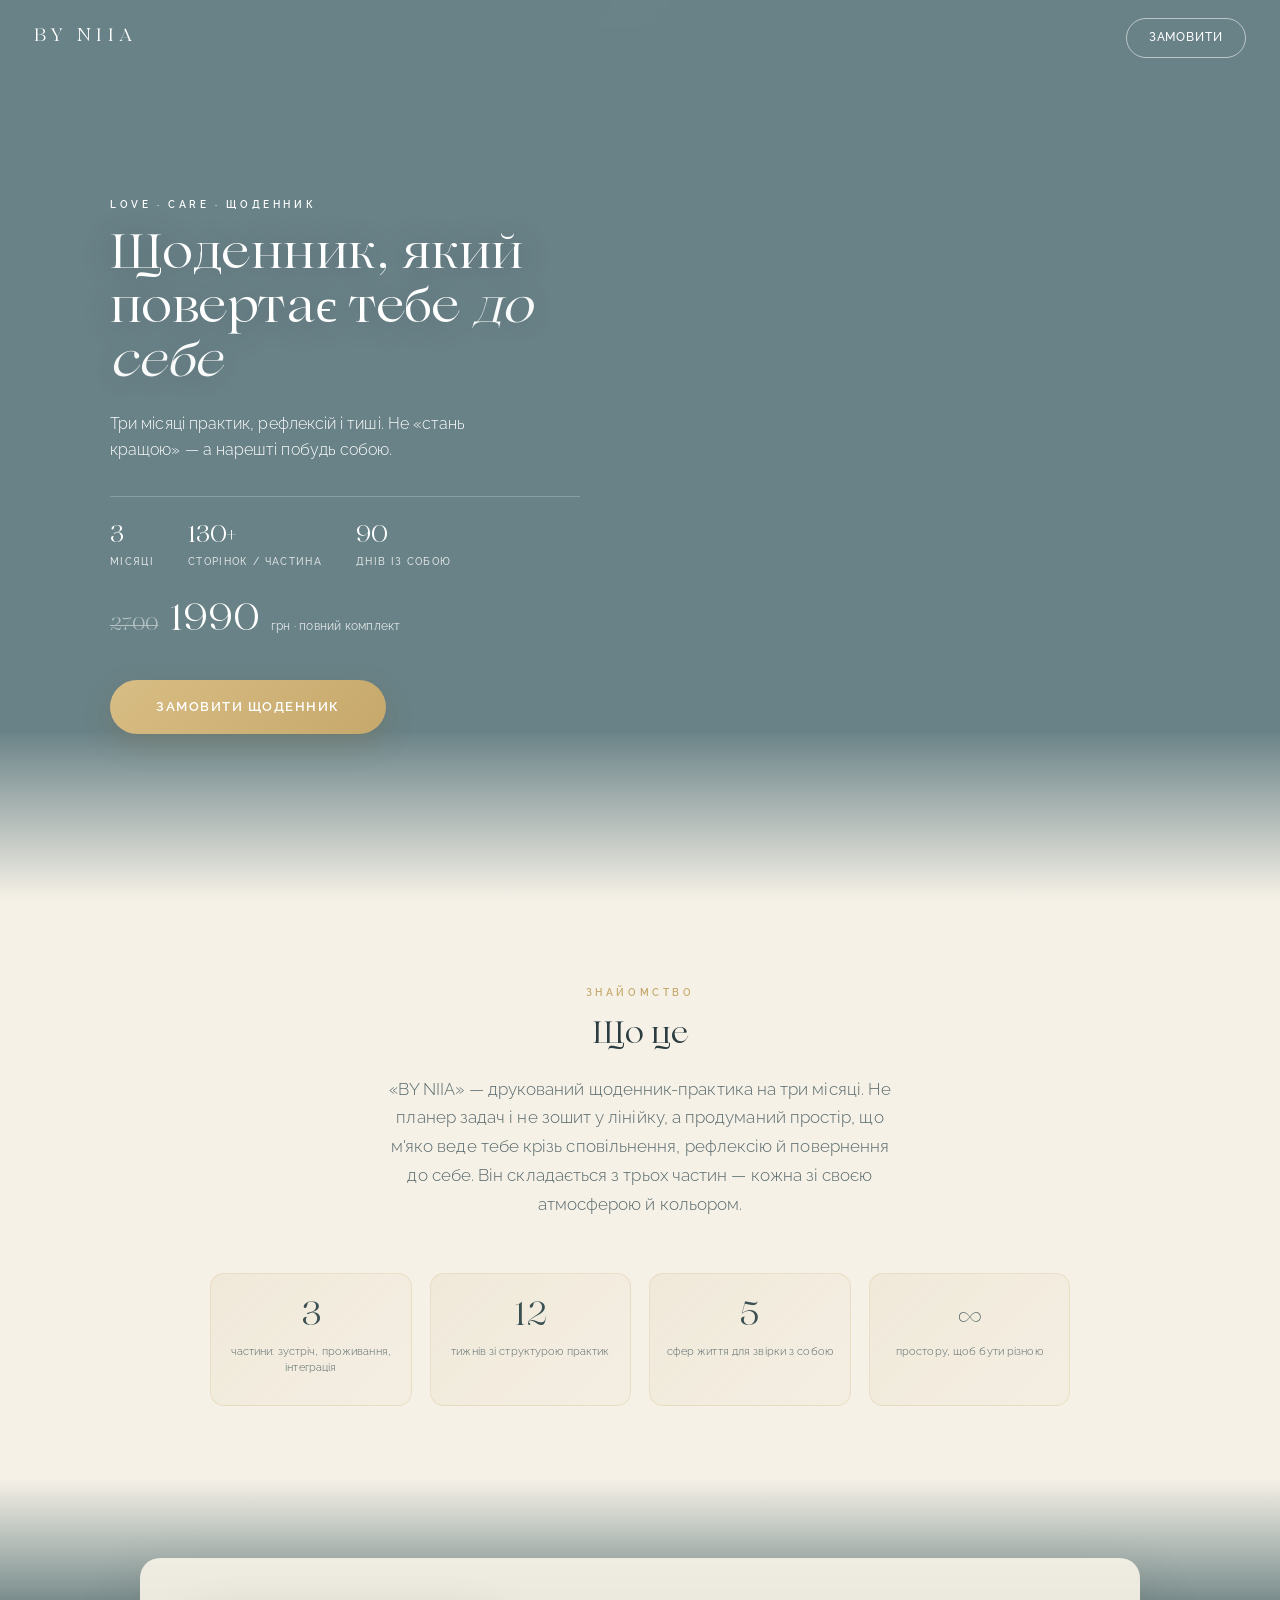
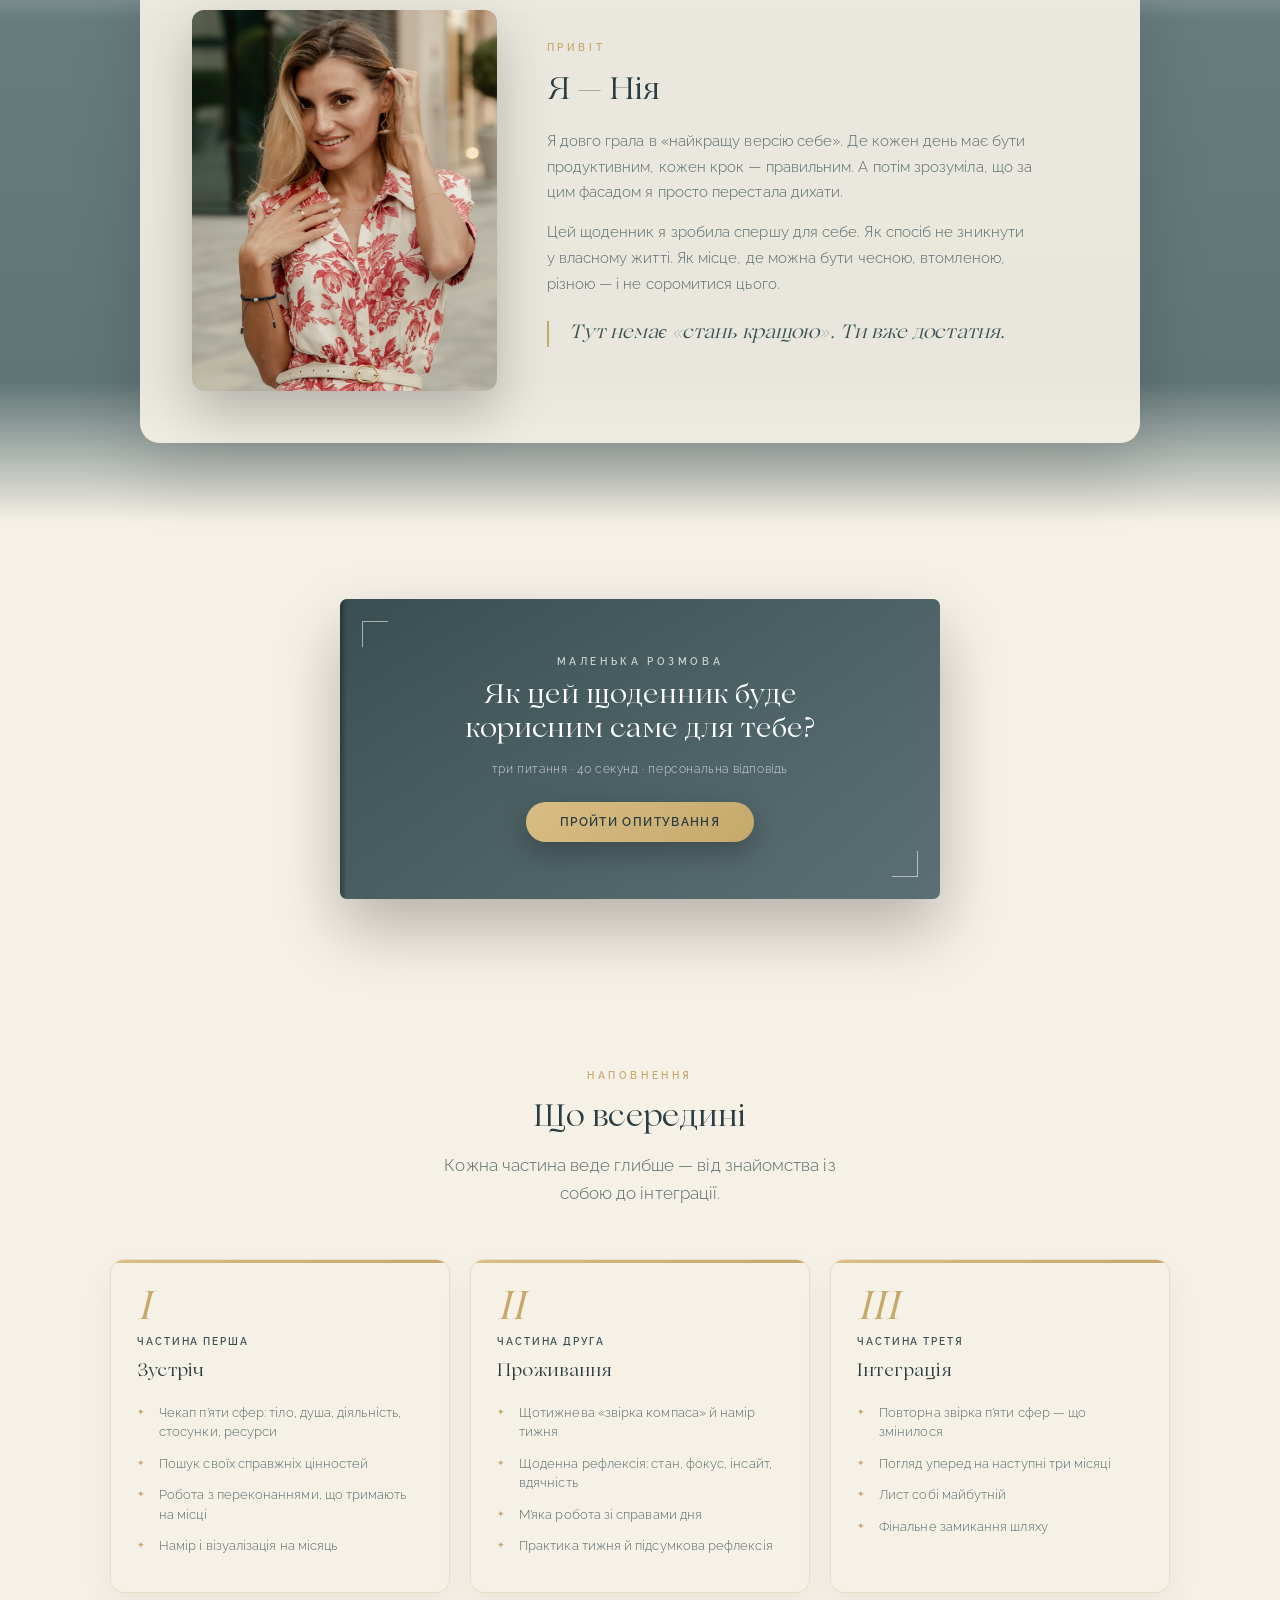
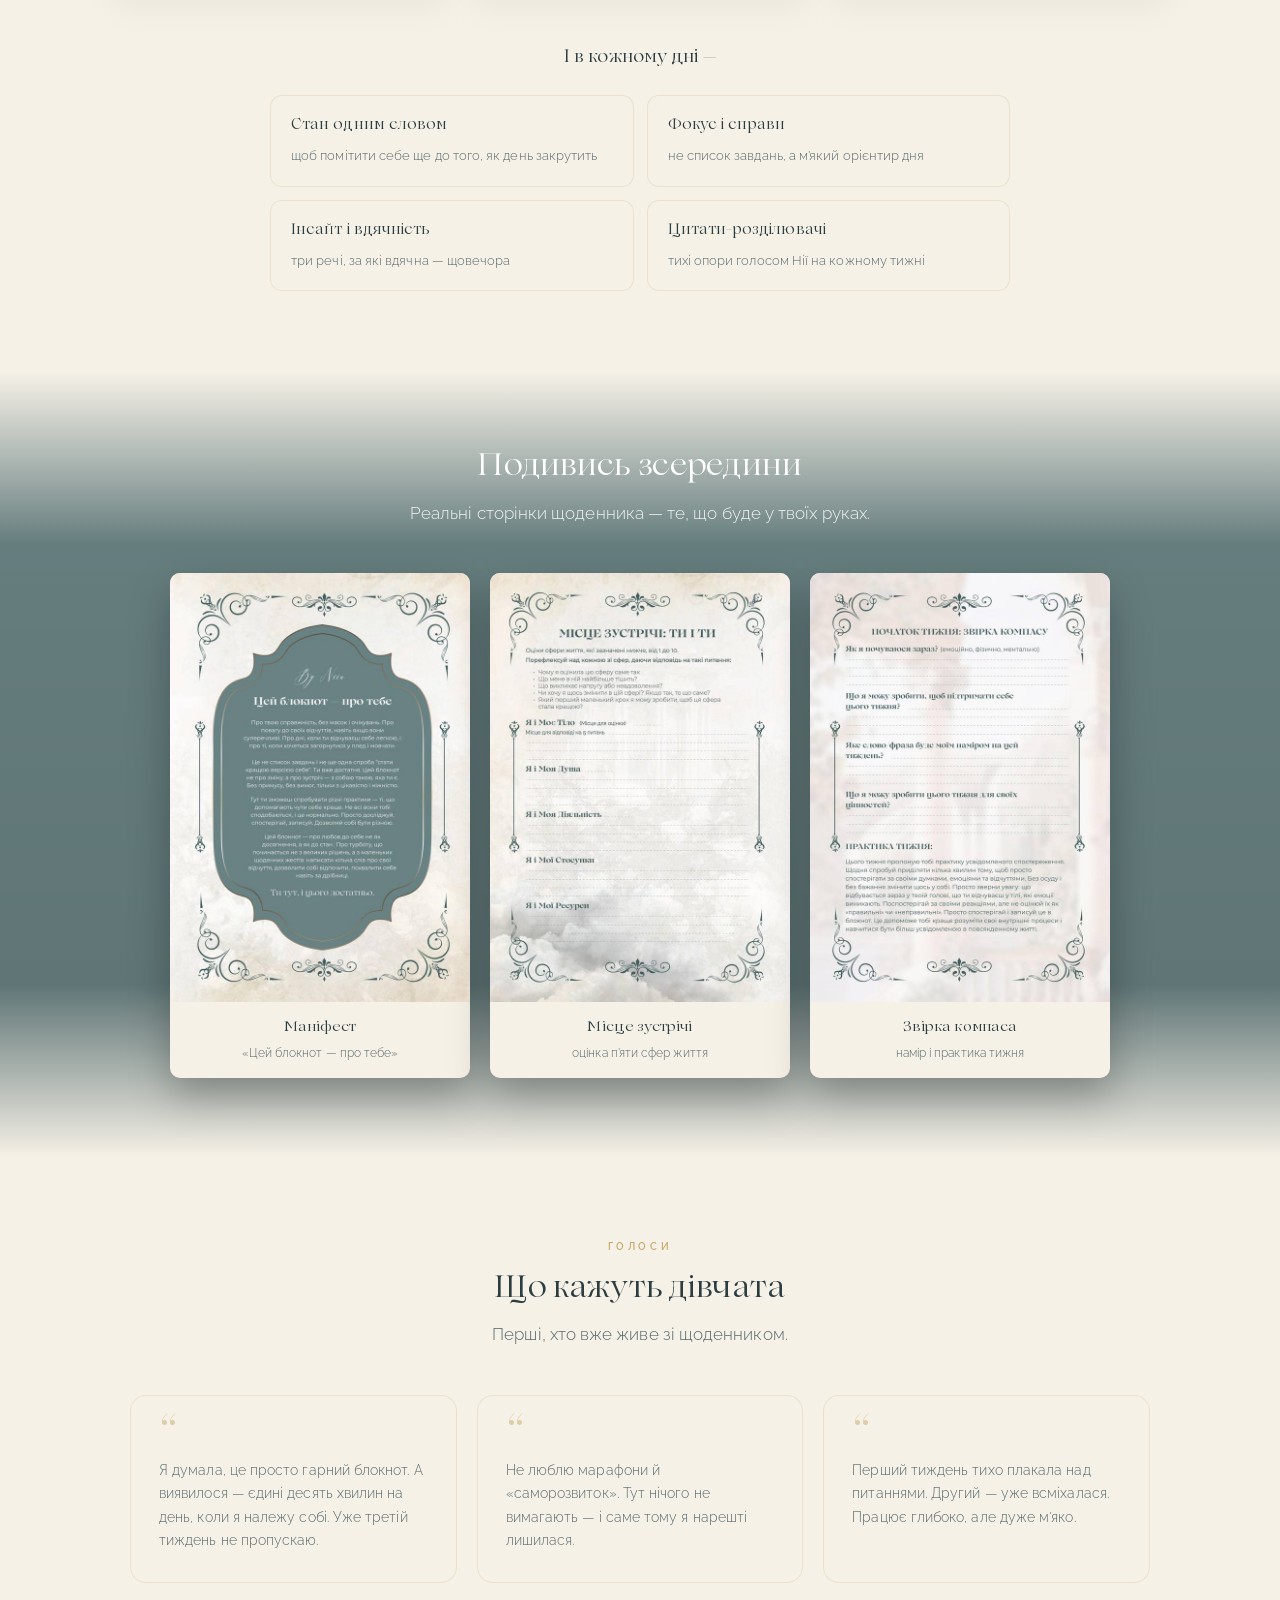
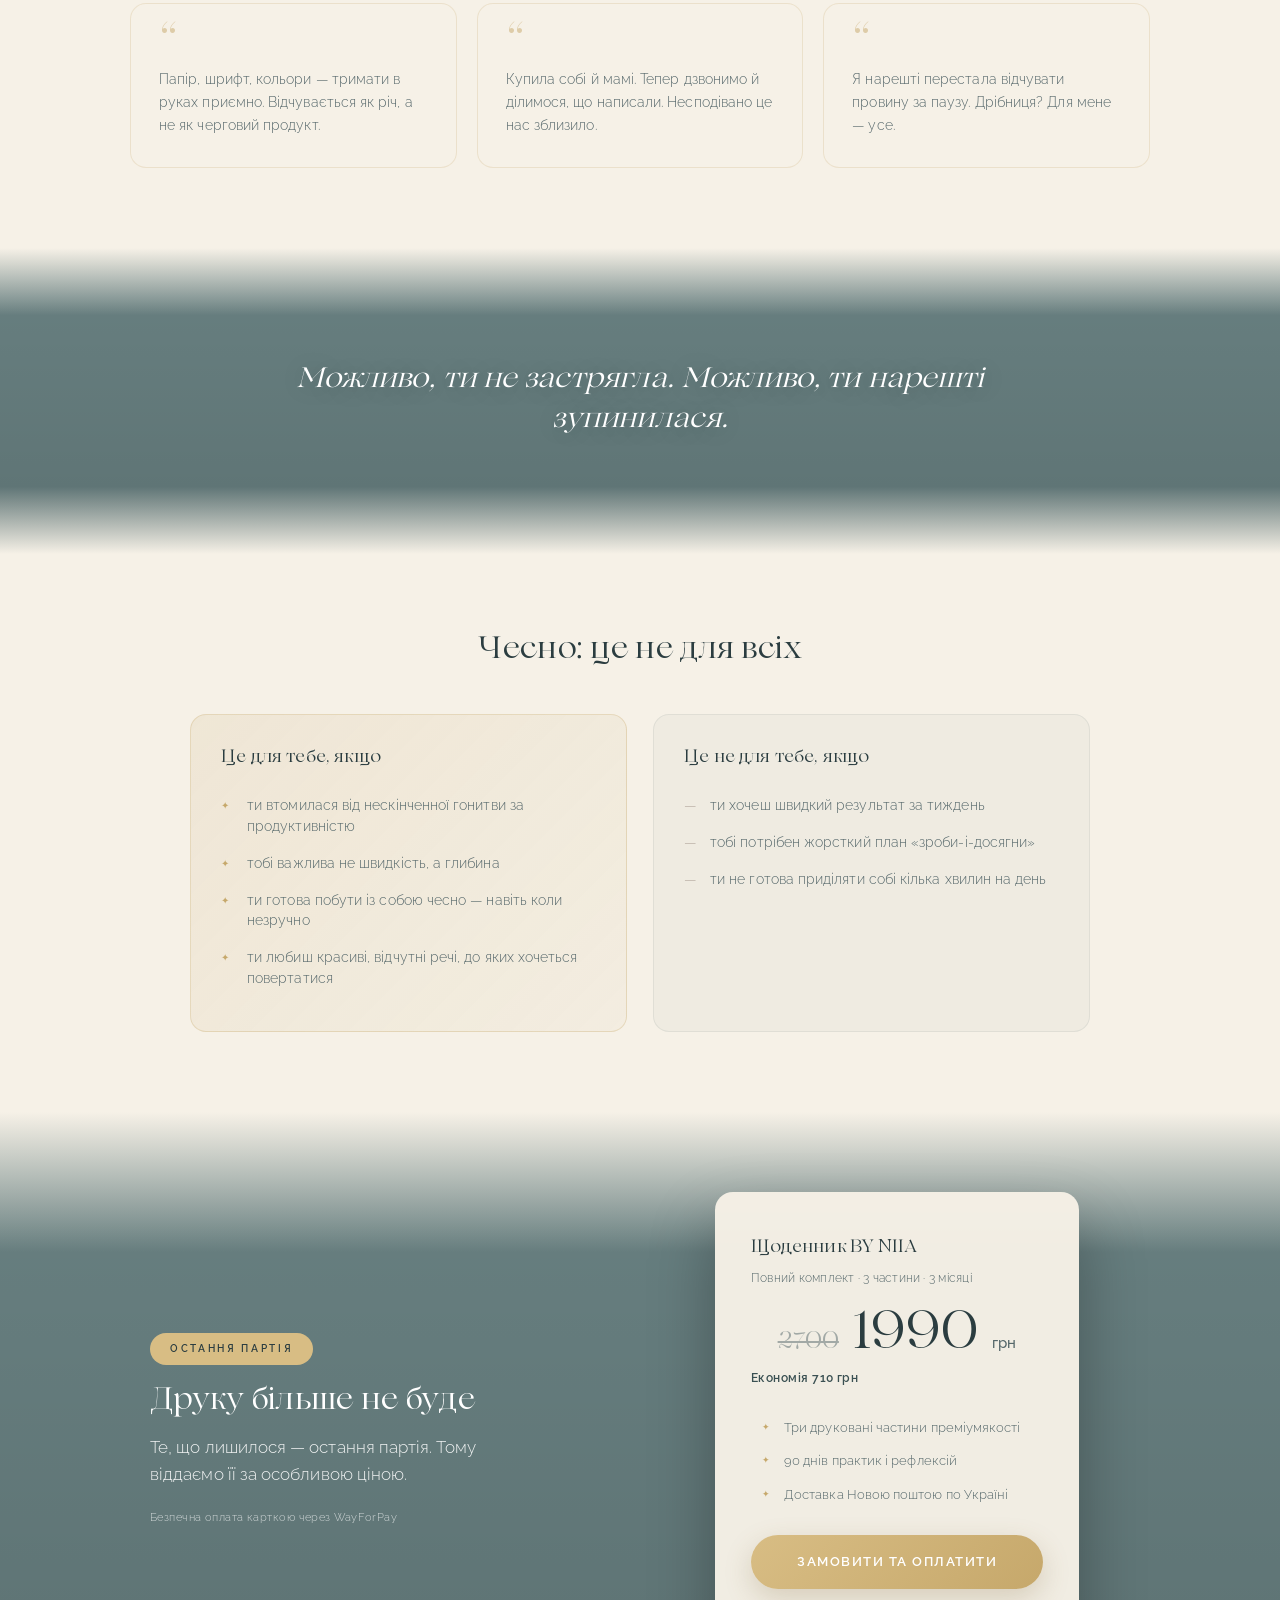
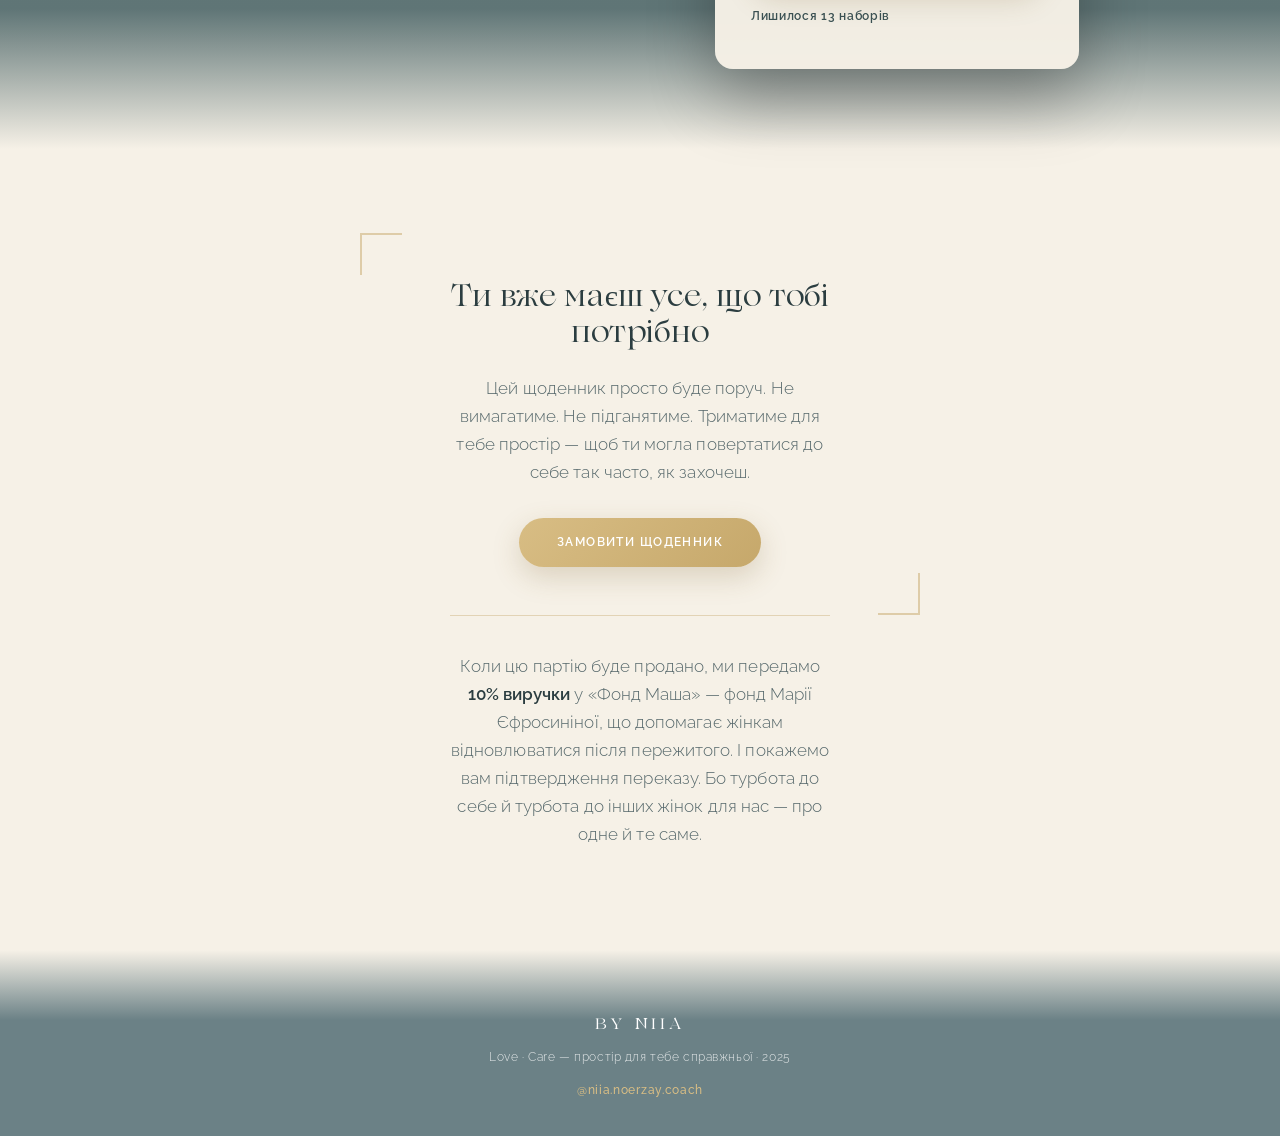
==== index.html @ cf7c987f "Add BY NIIA landing page Single-page Ukrainian landing for the printed diary. All content, prices, a" ====
<!DOCTYPE html>
<html lang="uk">
<head>
  <meta charset="UTF-8">
  <meta name="viewport" content="width=device-width, initial-scale=1">

  <!-- Базові meta / Open Graph. app.js перезаписує title та description з
       content.js під час завантаження. Але соцмережні краулери (Instagram,
       Facebook) JS не виконують — тому для коректного прев'ю при шерингу
       значення нижче мають збігатися з content.js → meta. Це єдине місце
       поза content.js, яке варто синхронізувати вручну при перешиванні. -->
  <title>BY NIIA — Щоденник · Love · Care</title>
  <meta name="description" content="Друкований щоденник на три місяці. Простір для тебе справжньої.">
  <meta property="og:type" content="website">
  <meta property="og:title" content="BY NIIA — Щоденник · Love · Care">
  <meta property="og:description" content="Друкований щоденник на три місяці. Простір для тебе справжньої.">

  <link rel="stylesheet" href="styles.css">
</head>
<body>
  <!-- Усі секції рендерить app.js із даних content.js.
       Порядок секцій і вся розмітка живуть у app.js (render-функції). -->
  <div id="theme-switch"></div>
  <header id="site-header"></header>
  <main id="app"></main>
  <footer id="site-footer"></footer>

  <!-- content.js має завантажитись ПЕРШИМ (визначає глобальну CONTENT),
       app.js — другим (читає CONTENT і будує сторінку). -->
  <script src="content.js"></script>
  <script src="app.js"></script>
</body>
</html>
---- styles.css ----
/* =============================================================================
   BY NIIA — СТИЛІ
   Структура й вигляд шаблону. Тексти/ціни/асети — у content.js.
   Лишилася одна тема (green); кольори app.js інжектить із content.js → themes.
   :root нижче дублює зелену тему як запасний варіант (щоб не було спалаху до JS).
   ========================================================================== */

/* --- ШРИФТИ --- */
@font-face{
  font-family:'Lovelace';
  src:url('fonts/Lovelace-Regular.ttf') format('truetype');
  font-weight:400;font-style:normal;font-display:swap;
}
@font-face{
  font-family:'Raleway';
  src:url('fonts/Raleway-VariableFont_wght.ttf') format('truetype');
  font-weight:100 900;font-style:normal;font-display:swap;
}

/* --- ТОКЕНИ --- */
:root{
  /* Типографіка — навмисно стримана, з акцентом на ієрархію й повітря */
  --t-hero:clamp(29px,4.3vw,49px);
  --t-h2:clamp(21px,2.6vw,30px);
  --t-h3:17px;
  --t-body:14.5px;
  --t-small:12.5px;
  --t-eyebrow:10px;
  --lh:1.72;
  --serif:'Lovelace',Georgia,serif;
  --sans:'Raleway','Helvetica Neue',Arial,sans-serif;
  --maxw:1120px;

  /* кольори (green) */
  --bg:#7e9499; --bg-deep:#6b8186; --paper:#f6f1e7; --paper-edge:#efe7d6;
  --ink:#2b3d40; --ink-soft:#56686b; --gold:#c6a86b; --gold-bright:#d8bd84;
  --mist:#9fb1b4; --accent:#3a5052;
}

*{margin:0;padding:0;box-sizing:border-box}
html{scroll-behavior:smooth}
body{
  font-family:var(--sans);color:var(--ink);
  line-height:var(--lh);overflow-x:hidden;
  font-size:var(--t-body);font-weight:300;letter-spacing:.005em;
  background:var(--paper);
}

/* Безперервний м'який фон: світлі секції прозорі й «течуть» по ньому,
   тому жорстких меж між блоками немає. */
/* анкеримося на --paper зверху й знизу, у середині — ледь тепліший тон.
   низький контраст = світлі секції непомітно перетікають одна в одну */
.bg-mist{position:fixed;inset:0;z-index:-2;
  background:linear-gradient(180deg,#f6f1e7 0%,#f3ecdd 50%,#f6f1e7 100%);}
.bg-mist::after{content:"";position:absolute;inset:0;
  background-size:cover;background-position:center;opacity:.05;mix-blend-mode:multiply;
  /* background-image (хмара) проставляє app.js */ }

/* приховуємо порожні монтувальні вузли, якщо вони не використані */
#theme-switch[hidden],#theme-switch:empty{display:none}

/* --- ШАПКА --- */
header{position:fixed;top:0;left:0;right:0;z-index:200;display:flex;justify-content:space-between;align-items:center;padding:18px 34px;background:transparent;transition:all .45s}
header.scrolled{background:rgba(246,241,231,.92);backdrop-filter:blur(14px);padding:11px 34px;box-shadow:0 1px 30px rgba(0,0,0,.07)}
header .logo{font-family:var(--serif);font-size:17px;letter-spacing:.3em;color:#fff;transition:color .45s}
header.scrolled .logo{color:var(--ink)}
header .nav-cta{font-family:var(--sans);font-size:11.5px;letter-spacing:.08em;text-transform:uppercase;padding:9px 22px;border-radius:30px;border:1px solid rgba(255,255,255,.55);color:#fff;text-decoration:none;transition:all .45s;font-weight:500}
header.scrolled .nav-cta{border-color:var(--gold);color:var(--ink);background:var(--gold-bright)}

/* --- СПІЛЬНЕ --- */
.wrap{max-width:var(--maxw);margin:0 auto;padding:0 30px;position:relative}
.eyebrow{font-family:var(--sans);font-size:var(--t-eyebrow);letter-spacing:.36em;text-transform:uppercase;font-weight:600;color:var(--gold);margin-bottom:18px}
.eyebrow.center{text-align:center}
h1,h2,h3{font-family:var(--serif);font-weight:400;letter-spacing:.01em;line-height:1.18}
.btn{display:inline-block;font-family:var(--sans);font-size:12px;letter-spacing:.12em;padding:14px 38px;border-radius:40px;background:linear-gradient(135deg,var(--gold-bright),var(--gold));color:#fff;text-decoration:none;font-weight:600;cursor:pointer;border:none;box-shadow:0 10px 28px rgba(122,95,45,.22);transition:transform .35s,box-shadow .35s;text-transform:uppercase}
.btn:hover{transform:translateY(-2px);box-shadow:0 16px 38px rgba(122,95,45,.28)}
.btn.lg{padding:16px 46px;font-size:12.5px}
.btn.ghost{background:transparent;border:1px solid var(--gold);color:var(--accent);box-shadow:none}
.btn.ghost:hover{background:rgba(198,168,107,.12)}

/* --- хмарні (емоційні) секції: зображення + м'яко розчинені краї до фону --- */
.cloudbg{background-size:cover;background-position:center;position:relative}
.cloudbg::before{content:"";position:absolute;inset:0;z-index:0;background:linear-gradient(180deg,rgba(0,0,0,.08),rgba(0,0,0,.18))}
/* верх і низ розчиняються у фоновий папір — жодних різких меж */
.cloudbg::after{content:"";position:absolute;inset:0;z-index:0;pointer-events:none;
  background:linear-gradient(180deg,var(--paper) 0%,rgba(246,241,231,0) 22%,rgba(246,241,231,0) 78%,var(--paper) 100%)}
.cloudbg>*{position:relative;z-index:1}

/* --- АНІМАЦІЇ проявлення --- */
.reveal{opacity:0;transform:translateY(22px);transition:opacity .9s cubic-bezier(.2,.6,.2,1),transform .9s cubic-bezier(.2,.6,.2,1);transition-delay:var(--d,0ms)}
.reveal.is-visible{opacity:1;transform:none}
@keyframes fadeUp{from{opacity:0;transform:translateY(18px)}to{opacity:1;transform:none}}

/* ===== HERO ===== */
.hero{min-height:100vh;position:relative;overflow:hidden;display:flex;align-items:center;background:var(--bg-deep)}
.hero-video{position:absolute;top:0;right:0;width:72%;height:100%;overflow:hidden;z-index:1}
/* маска розчиняє ЛІВИЙ край відео — межі кадру майже не видно */
.hero-video video{width:100%;height:100%;object-fit:cover;object-position:center;display:block;opacity:.9;
  -webkit-mask-image:linear-gradient(90deg,transparent 0%,#000 46%,#000 100%);
          mask-image:linear-gradient(90deg,transparent 0%,#000 46%,#000 100%);}
/* додатковий тонований градієнт поверх — добиває плавність зліва */
.hero-fade{position:absolute;inset:0;z-index:2;pointer-events:none;
  background:linear-gradient(90deg,
    var(--bg-deep) 0%,
    var(--bg-deep) 26%,
    color-mix(in srgb,var(--bg-deep) 72%,transparent) 46%,
    color-mix(in srgb,var(--bg-deep) 30%,transparent) 66%,
    transparent 86%);}
.hero-clouds{position:absolute;inset:0;z-index:3;background-size:cover;background-position:left center;opacity:.3;mix-blend-mode:soft-light;pointer-events:none}
/* низ героя розчиняється у світлий фон наступної секції */
.hero::after{content:"";position:absolute;left:0;right:0;bottom:0;height:170px;z-index:4;pointer-events:none;background:linear-gradient(180deg,transparent,var(--paper))}
.hero .wrap{z-index:10;position:relative;padding-top:94px;padding-bottom:64px;width:100%}
.hero-content{max-width:540px}
.hero .eyebrow{color:#fff;opacity:.9}
.hero h1{font-size:var(--t-hero);color:#fff;line-height:1.1;font-weight:400;text-shadow:0 2px 34px rgba(0,0,0,.3)}
.hero h1 em{font-style:italic;color:#fff;opacity:.96}
.hero .sub{font-family:var(--sans);font-weight:300;font-size:clamp(13.5px,1.4vw,16px);color:#fff;opacity:.88;margin:18px 0 0;max-width:40ch;line-height:1.6}
.hero .buybox{margin-top:34px;padding-top:28px;border-top:1px solid rgba(255,255,255,.22);max-width:470px}
.hero .specs{display:flex;gap:34px;margin-bottom:22px}
.hero .specs .n{font-family:var(--serif);font-size:23px;color:#fff;line-height:1}
.hero .specs .l{font-family:var(--sans);font-size:9.5px;letter-spacing:.14em;text-transform:uppercase;color:#fff;opacity:.78;margin-top:6px;font-weight:500}
.hero .priceline{display:flex;align-items:baseline;gap:12px;margin-bottom:26px;color:#fff}
.hero .priceline .old{font-family:var(--serif);font-size:18px;opacity:.5;text-decoration:line-through}
.hero .priceline .new{font-family:var(--serif);font-size:36px}
.hero .priceline .cur{font-family:var(--sans);font-size:12px;opacity:.82;font-weight:400;letter-spacing:.02em}
/* вхідна анімація героя */
.hero .eyebrow,.hero h1,.hero .sub,.hero .buybox{animation:fadeUp .95s both}
.hero .eyebrow{animation-delay:.1s}
.hero h1{animation-delay:.22s}
.hero .sub{animation-delay:.36s}
.hero .buybox{animation-delay:.5s}

/* ===== СВІТЛІ СЕКЦІЇ — прозорі, течуть по спільному фону ===== */
.whatis,.contents,.quizsection,.reviews,.fit,.final{background:transparent}

/* ЩО ЦЕ */
.whatis{padding:84px 0 72px;text-align:center}
.whatis h2{font-size:var(--t-h2);color:var(--ink);margin-bottom:20px}
.whatis .lead{font-family:var(--sans);font-weight:300;font-size:clamp(14px,1.35vw,16.5px);color:var(--ink-soft);max-width:52ch;margin:0 auto 54px;line-height:1.75}
.facts{display:grid;grid-template-columns:repeat(4,1fr);gap:18px;max-width:860px;margin:0 auto}
.fact{padding:28px 16px;border-radius:14px;background:linear-gradient(135deg,rgba(198,168,107,.10),rgba(198,168,107,.03));border:1px solid rgba(198,168,107,.22)}
.fact .big{font-family:var(--serif);font-size:32px;color:var(--accent);line-height:1}
.fact .cap{font-family:var(--sans);font-size:11px;color:var(--ink-soft);margin-top:10px;line-height:1.5;letter-spacing:.01em}

/* НІЯ */
.niia{padding:80px 0}
.niia .inner{background:rgba(246,241,231,.92);backdrop-filter:blur(3px);border-radius:20px;padding:52px;max-width:1000px;margin:0 auto;box-shadow:0 30px 70px rgba(0,0,0,.14)}
.niia .grid{display:grid;grid-template-columns:.72fr 1.28fr;gap:50px;align-items:center}
.niia .portrait{aspect-ratio:4/5;border-radius:12px;background-size:cover;background-position:center;box-shadow:0 22px 54px rgba(0,0,0,.24)}
.niia h2{font-size:var(--t-h2);color:var(--ink);margin-bottom:18px}
.niia p{font-family:var(--sans);font-weight:300;font-size:var(--t-body);color:var(--ink-soft);margin-bottom:14px;max-width:54ch;line-height:1.78}
.niia .pull{font-family:var(--serif);font-style:italic;font-size:clamp(16px,1.7vw,19px);color:var(--accent);border-left:2px solid var(--gold);padding-left:20px;margin-top:24px;line-height:1.4;max-width:34ch}

/* ===== ОПИТУВАЛЬНИК — у форматі щоденника ===== */
.quizsection{padding:76px 0 88px}
.quizbook{max-width:600px;margin:0 auto;perspective:2400px}

/* закрита обкладинка (з реальною обкладинкою щоденника) */
.diary-cover{display:block;width:100%;border:none;background:transparent;padding:0;cursor:pointer;transition:transform .4s}
.diary-cover:hover{transform:translateY(-5px)}
/* однотонна обкладинка (без картинки) — спокійний колір теми */
.dc-card{position:relative;border-radius:7px;overflow:hidden;min-height:300px;display:flex;flex-direction:column;justify-content:center;align-items:center;text-align:center;padding:46px 42px;background:linear-gradient(155deg,var(--accent),var(--bg-deep));box-shadow:0 30px 64px rgba(0,0,0,.26)}
.dc-card::before{content:"";position:absolute;inset:0;background:linear-gradient(180deg,rgba(43,61,64,.10),rgba(43,61,64,.26))}
.dc-card::after{content:"";position:absolute;left:0;top:0;bottom:0;width:7px;background:linear-gradient(90deg,rgba(0,0,0,.32),transparent)}
.dc-card>*{position:relative;z-index:1}
.dc-corner{position:absolute;width:26px;height:26px;border:1.5px solid rgba(255,255,255,.55);z-index:1}
.dc-corner.tl{top:22px;left:22px;border-right:none;border-bottom:none}
.dc-corner.br{bottom:22px;right:22px;border-left:none;border-top:none}
.dc-eyebrow{font-family:var(--sans);font-size:10px;letter-spacing:.36em;text-transform:uppercase;color:rgba(255,255,255,.72);font-weight:600;margin-bottom:14px}
.dc-title{font-family:var(--serif);font-size:clamp(20px,2.4vw,27px);color:#fff;line-height:1.28;margin-bottom:12px;max-width:20ch}
.dc-sub{font-family:var(--sans);font-size:12px;color:rgba(255,255,255,.74);font-weight:300;letter-spacing:.05em;margin-bottom:26px}
.dc-btn{display:inline-block;font-family:var(--sans);font-size:11.5px;letter-spacing:.12em;text-transform:uppercase;font-weight:600;color:var(--ink);background:linear-gradient(135deg,var(--gold-bright),var(--gold));padding:13px 34px;border-radius:34px;box-shadow:0 10px 26px rgba(0,0,0,.25)}
.diary-cover:hover .dc-btn{box-shadow:0 16px 34px rgba(0,0,0,.32)}

/* відкритий щоденник */
.diary{display:none}
.diary.show{display:block;animation:bookOpen .9s cubic-bezier(.7,.02,.3,1)}
@keyframes bookOpen{
  0%{opacity:0;transform:rotateX(-58deg) scaleY(.55);transform-origin:top}
  60%{opacity:1}
  100%{opacity:1;transform:none}
}
.diary-book{position:relative;background:var(--paper);border-radius:7px;box-shadow:0 34px 74px rgba(0,0,0,.20);min-height:372px;overflow:hidden;perspective:1700px}
/* поле-палітурка + ледь помітні лінії, як у блокноті */
.diary-book::before{content:"";position:absolute;left:46px;top:30px;bottom:30px;width:1px;background:rgba(198,168,107,.45);z-index:2}
.diary-book::after{content:"";position:absolute;inset:0;z-index:0;opacity:.5;
  background-image:repeating-linear-gradient(180deg,transparent 0,transparent 37px,rgba(43,61,64,.05) 37px,rgba(43,61,64,.05) 38px)}
.diary-page{position:relative;z-index:1;padding:44px 44px 40px 70px;min-height:372px;backface-visibility:hidden}
.diary-page.q-enter{animation:pageIn .6s ease both}
@keyframes pageIn{from{opacity:0;transform:translateX(10px)}to{opacity:1;transform:none}}
/* «аркуш», що перевертається */
.diary-leaf{position:absolute;inset:0;z-index:5;background:var(--paper);transform-origin:left center;backface-visibility:hidden;padding:44px 44px 40px 70px;box-shadow:0 0 60px rgba(0,0,0,.12);animation:leafTurn .82s cubic-bezier(.45,.05,.25,1) forwards}
@keyframes leafTurn{0%{transform:rotateY(0);opacity:1}100%{transform:rotateY(-158deg);opacity:0}}

.q-label{font-family:var(--serif);font-style:italic;font-size:15px;color:var(--gold);letter-spacing:.04em}
.q-q{font-family:var(--serif);font-size:21px;color:var(--ink);margin:8px 0 26px;line-height:1.36;font-weight:400}
.q-opts{display:flex;flex-direction:column;gap:11px}
.q-opt{background:rgba(198,168,107,.05);border:1px solid rgba(198,168,107,.28);border-radius:10px;padding:15px 20px;font-family:var(--sans);font-size:14px;font-weight:400;color:var(--ink);cursor:pointer;text-align:left;line-height:1.55;transition:all .25s}
.q-opt:hover{background:rgba(198,168,107,.13);border-color:var(--gold);transform:translateX(3px)}
.q-opt.selected{background:linear-gradient(135deg,var(--gold-bright),rgba(198,168,107,.35));border-color:var(--gold);font-weight:500}
/* результат на «перегорнутій сторінці» */
.q-result .q-badge{display:inline-block;font-family:var(--sans);font-size:10px;letter-spacing:.3em;text-transform:uppercase;color:var(--accent);font-weight:600;margin-bottom:14px}
.q-result h3{font-family:var(--serif);font-size:23px;color:var(--ink);margin-bottom:16px;line-height:1.28}
.q-rtext{font-family:var(--sans);font-weight:300;font-size:14.5px;color:var(--ink-soft);margin-bottom:16px;line-height:1.75}
.q-actions{display:flex;gap:10px;flex-wrap:wrap;margin-top:28px}
/* індикатор сторінок */
.diary-prog{display:flex;gap:8px;justify-content:center;margin-top:20px}
.diary-prog i{width:7px;height:7px;border-radius:50%;background:rgba(43,61,64,.16);transition:background .4s,transform .4s}
.diary-prog i.active{background:var(--gold);transform:scale(1.25)}
.diary-prog i.done{background:var(--accent)}

/* ===== ЩО ВСЕРЕДИНІ ===== */
.contents{padding:80px 0}
.contents .head{text-align:center;max-width:46ch;margin:0 auto 52px}
.contents .head h2{font-size:var(--t-h2);color:var(--ink);margin-bottom:14px}
.contents .head p{font-family:var(--sans);font-weight:300;font-size:clamp(14px,1.35vw,16.5px);color:var(--ink-soft);line-height:1.7}
.months{display:grid;grid-template-columns:repeat(3,1fr);gap:20px;margin-bottom:56px}
.month{background:rgba(246,241,231,.7);border-radius:14px;padding:30px 26px;border:1px solid rgba(198,168,107,.26);box-shadow:0 14px 36px rgba(0,0,0,.05);position:relative;overflow:hidden}
.month::before{content:"";position:absolute;top:0;left:0;right:0;height:3px;background:linear-gradient(90deg,var(--gold-bright),var(--gold))}
.month .num{font-family:var(--serif);font-style:italic;font-size:40px;color:var(--gold);line-height:1;margin-bottom:4px}
.month .ph{font-family:var(--sans);font-size:9.5px;letter-spacing:.2em;text-transform:uppercase;color:var(--accent);font-weight:600;margin-bottom:12px}
.month h3{font-family:var(--serif);font-size:var(--t-h3);color:var(--ink);margin-bottom:14px}
.month ul{list-style:none}
.month li{font-family:var(--sans);font-weight:300;font-size:13px;color:var(--ink-soft);padding:6px 0 6px 22px;position:relative;line-height:1.5}
.month li::before{content:"✦";position:absolute;left:0;color:var(--gold);font-size:9px;top:9px}
.insideblocks{max-width:740px;margin:0 auto}
.insideblocks h3{text-align:center;font-family:var(--serif);font-size:var(--t-h3);color:var(--ink);margin-bottom:26px}
.blockrow{display:grid;grid-template-columns:repeat(2,1fr);gap:13px}
.blk{background:rgba(246,241,231,.7);border:1px solid rgba(198,168,107,.22);border-radius:12px;padding:18px 20px}
.blk b{font-family:var(--serif);font-size:14.5px;color:var(--ink);display:block;margin-bottom:4px;font-weight:400}
.blk span{font-family:var(--sans);font-weight:300;font-size:12.5px;color:var(--ink-soft);line-height:1.55}

/* ===== ГАЛЕРЕЯ ===== */
.gallery{padding:80px 0}
.gallery .head{text-align:center;margin-bottom:46px}
.gallery h2{color:#fff;font-size:var(--t-h2);margin-bottom:12px}
.gallery .head p{color:#fff;opacity:.9;font-family:var(--sans);font-weight:300;font-size:clamp(14px,1.35vw,16.5px)}
.pages{display:grid;grid-template-columns:repeat(3,1fr);gap:20px;max-width:940px;margin:0 auto}
.pg{background:var(--paper);border-radius:10px;overflow:hidden;box-shadow:0 18px 42px rgba(0,0,0,.28);transition:transform .4s}
.pg:hover{transform:translateY(-6px)}
.pg img{width:100%;display:block}
.pg .cap{padding:14px 18px;font-family:var(--sans);font-size:12px;color:var(--ink-soft);text-align:center;font-weight:300}
.pg .cap b{display:block;font-family:var(--serif);color:var(--ink);font-size:14px;margin-bottom:3px;font-weight:400}

/* ===== ВІДГУКИ ===== */
.reviews{padding:80px 0}
.reviews .head{text-align:center;margin-bottom:46px}
.reviews .head h2{font-size:var(--t-h2);color:var(--ink);margin-bottom:12px}
.reviews .head p{font-family:var(--sans);font-weight:300;font-size:clamp(14px,1.35vw,16.5px);color:var(--ink-soft)}
.review-grid{display:grid;grid-template-columns:repeat(3,1fr);gap:20px;max-width:1020px;margin:0 auto}
.review{position:relative;background:rgba(246,241,231,.74);backdrop-filter:blur(2px);border:1px solid rgba(198,168,107,.22);border-radius:16px;padding:28px 28px 30px}
.review .mark{font-family:var(--serif);font-size:46px;color:var(--gold);opacity:.5;line-height:.6;display:block;margin-bottom:8px}
.review p{font-family:var(--sans);font-weight:300;font-size:13.5px;color:var(--ink-soft);line-height:1.72;margin:0}

/* ===== ПЕРЕВЕРТАННЯ (цитати чергуються) ===== */
.reframe{padding:80px 0;text-align:center;min-height:34vh;display:flex;align-items:center}
/* широкий рядок: цитата розкладається по горизонталі, а не стовпчиком */
.reframe .inner{max-width:820px;margin:0 auto;width:100%}
.rf-quote{font-family:var(--serif);font-style:italic;font-size:clamp(19px,2.5vw,28px);color:#fff;line-height:1.45;text-shadow:0 2px 22px rgba(0,0,0,.28);transition:opacity .7s ease;min-height:2.7em;display:flex;align-items:center;justify-content:center}

/* ===== КОМУ ПІДХОДИТЬ ===== */
.fit{padding:80px 0}
.fit h2{text-align:center;font-size:var(--t-h2);color:var(--ink);margin-bottom:44px}
.fit .cols{display:grid;grid-template-columns:1fr 1fr;gap:26px;max-width:900px;margin:0 auto}
.fitcol{padding:34px 30px;border-radius:16px}
.fitcol.yes{background:linear-gradient(135deg,rgba(198,168,107,.14),rgba(198,168,107,.05));border:1px solid rgba(198,168,107,.3)}
.fitcol.no{background:rgba(43,61,64,.03);border:1px solid rgba(43,61,64,.08)}
.fitcol h3{font-family:var(--serif);font-size:var(--t-h3);margin-bottom:18px;color:var(--ink)}
.fitcol ul{list-style:none}
.fitcol li{font-family:var(--sans);font-weight:300;font-size:13.5px;color:var(--ink-soft);padding:8px 0 8px 26px;position:relative;line-height:1.55}
.fitcol.yes li::before{content:"✦";position:absolute;left:0;color:var(--gold);font-size:10px;top:11px}
.fitcol.no li::before{content:"—";position:absolute;left:0;color:#b3a99e;top:8px}

/* ===== ЦІНА ===== */
.price{padding:80px 0;text-align:center}
.price .badge{display:inline-block;font-family:var(--sans);font-size:9.5px;letter-spacing:.28em;text-transform:uppercase;color:var(--ink);background:var(--gold-bright);padding:8px 20px;border-radius:30px;font-weight:600;margin-bottom:24px}
.price h2{color:#fff;font-size:var(--t-h2);margin-bottom:12px}
.price .desc{font-family:var(--sans);font-weight:300;color:#fff;opacity:.9;font-size:clamp(14px,1.35vw,16.5px);max-width:38ch;margin:0 auto 30px;line-height:1.6}
.pcard{background:rgba(246,241,231,.97);max-width:410px;margin:0 auto;border-radius:18px;padding:42px 36px;box-shadow:0 30px 66px rgba(0,0,0,.3)}
.pcard .what{font-family:var(--serif);font-size:var(--t-h3);color:var(--ink);margin-bottom:6px}
.pcard .whatsub{font-family:var(--sans);font-size:11.5px;color:var(--ink-soft);margin-bottom:22px;letter-spacing:.02em;font-weight:300}
.pcard .tag{display:flex;align-items:baseline;justify-content:center;gap:14px;margin-bottom:6px}
.pcard .old{font-family:var(--serif);font-size:23px;color:var(--ink-soft);opacity:.5;text-decoration:line-through}
.pcard .new{font-family:var(--serif);font-size:52px;color:var(--ink);line-height:1}
.pcard .cur{font-family:var(--sans);font-size:15px;color:var(--ink-soft);font-weight:500}
.pcard .save{font-family:var(--sans);font-size:11.5px;color:var(--accent);font-weight:600;letter-spacing:.04em;margin-bottom:22px}
.pcard ul{list-style:none;text-align:left;max-width:270px;margin:0 auto 24px}
.pcard li{font-family:var(--sans);font-weight:300;font-size:12.5px;color:var(--ink-soft);padding:6px 0 6px 22px;position:relative}
.pcard li::before{content:"✦";position:absolute;left:0;color:var(--gold);font-size:9px;top:9px}
.pcard .left{font-family:var(--sans);font-size:11.5px;color:var(--accent);letter-spacing:.06em;margin-top:18px;font-weight:600}
.payhint{color:#fff;opacity:.7;font-family:var(--sans);font-size:11px;margin-top:20px;letter-spacing:.04em;font-weight:300}
/* дві колонки: зліва «остання партія» + опис, справа — картка з ціною */
.price-split{display:grid;grid-template-columns:1fr 1fr;gap:48px;align-items:center;max-width:980px;margin:0 auto;text-align:left}
.price-intro .badge{margin-bottom:20px}
.price-intro h2{margin-bottom:14px}
.price-intro .desc{max-width:34ch;margin:0 0 22px}
.price-intro .payhint{margin:18px 0 0}
.price-split .pcard{margin:0 auto}

/* ===== ФІНАЛ ===== */
.final{padding:84px 0 70px;text-align:center}
.final .medallion{max-width:560px;margin:0 auto;padding:48px 42px;position:relative}
.final .medallion::before,.final .medallion::after{content:"";position:absolute;width:40px;height:40px;border:2px solid var(--gold);opacity:.5}
.final .medallion::before{top:0;left:0;border-right:none;border-bottom:none}
.final .medallion::after{bottom:0;right:0;border-left:none;border-top:none}
.final h2{font-size:var(--t-h2);color:var(--ink);margin-bottom:20px;line-height:1.22}
.final p{font-family:var(--sans);font-weight:300;font-size:clamp(14px,1.35vw,16.5px);color:var(--ink-soft);max-width:38ch;margin:0 auto 32px;line-height:1.7}
.charity{max-width:58ch;margin:60px auto 0;padding-top:36px;border-top:1px solid rgba(198,168,107,.4);font-family:var(--sans);font-weight:300;font-size:12.5px;color:var(--ink-soft);line-height:1.75}
.charity b{color:var(--ink);font-weight:600}

/* ===== FOOTER ===== */
footer{position:relative;background:var(--bg-deep);color:#fff;text-align:center;padding:62px 30px 34px;font-family:var(--sans);font-size:11.5px;letter-spacing:.05em;font-weight:300}
footer::before{content:"";position:absolute;left:0;right:0;top:0;height:70px;background:linear-gradient(180deg,var(--paper),transparent);pointer-events:none}
footer .fl{font-family:var(--serif);letter-spacing:.24em;font-size:16px;margin-bottom:8px}
footer .f-sub{opacity:.82;margin-bottom:14px}
footer .f-ig{display:inline-block;color:var(--gold-bright);text-decoration:none;font-weight:500;letter-spacing:.06em;border-bottom:1px solid transparent;transition:border-color .3s}
footer .f-ig:hover{border-color:var(--gold-bright)}

/* ===== АДАПТИВ ===== */
@media(max-width:820px){
  .hero-video{width:100%;opacity:.38;
    -webkit-mask-image:none;mask-image:none}
  .hero-fade{background:linear-gradient(180deg,
    color-mix(in srgb,var(--bg-deep) 45%,transparent),
    color-mix(in srgb,var(--bg-deep) 88%,transparent) 68%,
    var(--bg-deep));}
  .hero-content{max-width:none}
  .hero .specs,.hero .priceline{justify-content:flex-start}

  .niia .inner{padding:30px 22px}
  .niia .grid{grid-template-columns:1fr;gap:26px}
  .months,.pages,.review-grid{grid-template-columns:1fr}
  .facts{grid-template-columns:1fr 1fr}
  .blockrow{grid-template-columns:1fr}
  .fit .cols{grid-template-columns:1fr;gap:14px}
  .price-split{grid-template-columns:1fr;gap:28px;text-align:center}
  .price-intro h2,.price-intro .desc{margin-left:auto;margin-right:auto}
  .diary-page,.diary-leaf{padding:30px 26px 30px 48px}
  .diary-book::before{left:30px}
  header{padding:14px 20px}
  .wrap{padding:0 22px}
}
@media(max-width:480px){
  .hero .specs{gap:22px}
  .niia .inner{padding:24px 18px}
  .dc-card{min-height:270px;padding:38px 28px}
  .diary-page,.diary-leaf{padding:26px 20px 26px 40px}
}

/* шануємо вимкнені анімації */
@media(prefers-reduced-motion: reduce){
  *{animation:none !important}
  .reveal{opacity:1 !important;transform:none !important;transition:none !important}
  html{scroll-behavior:auto}
}
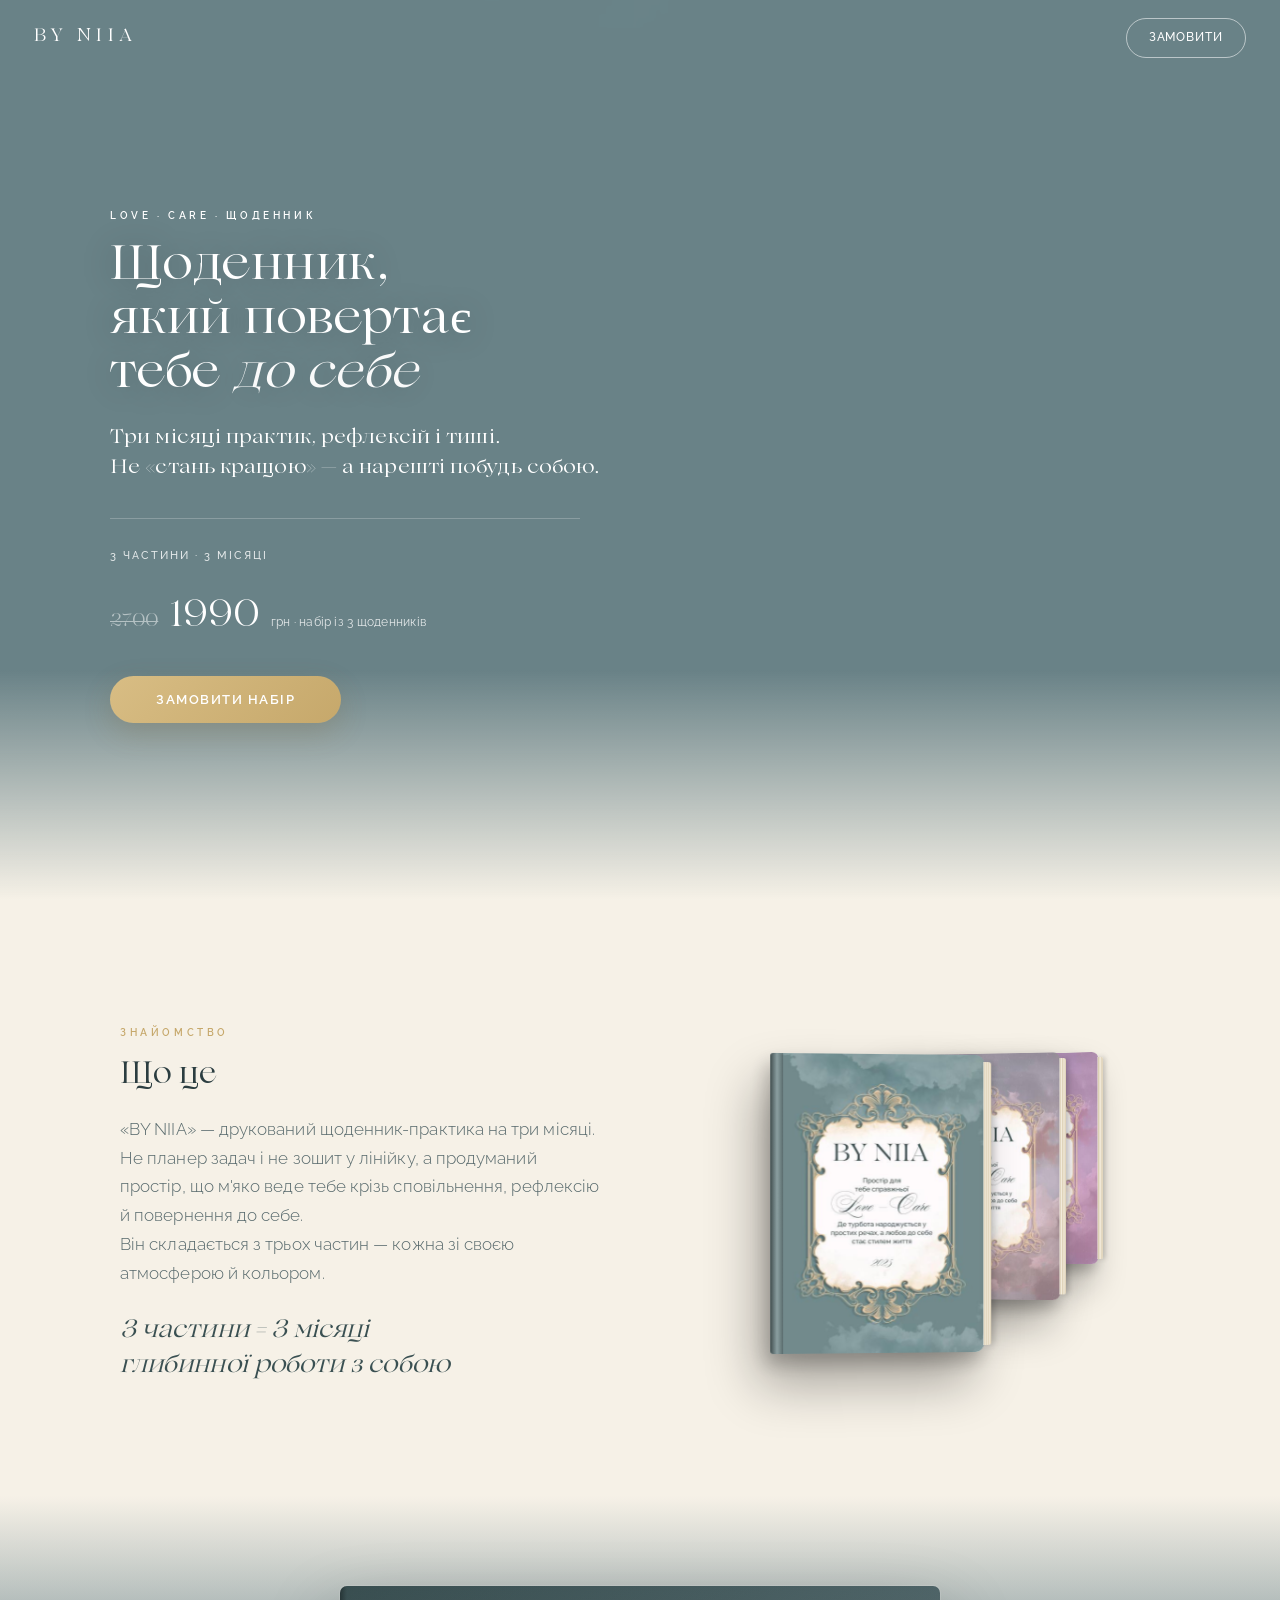
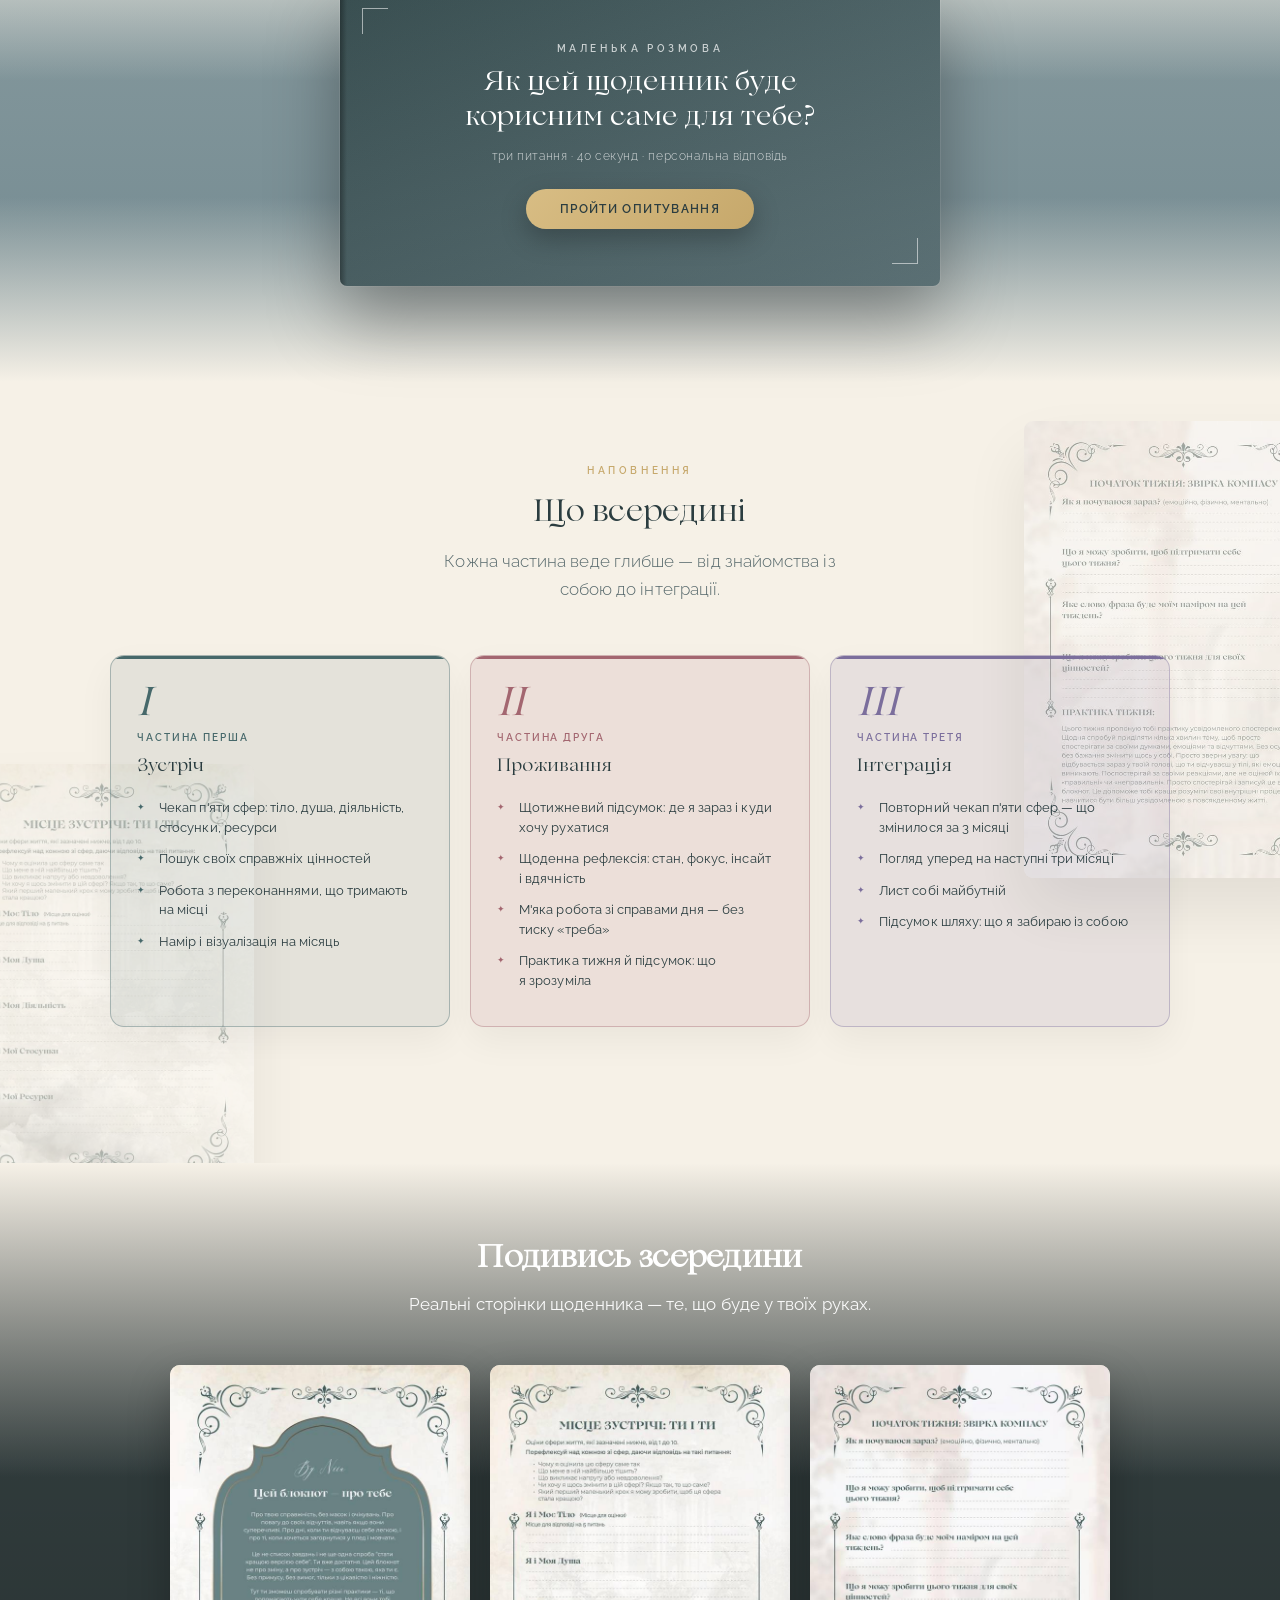
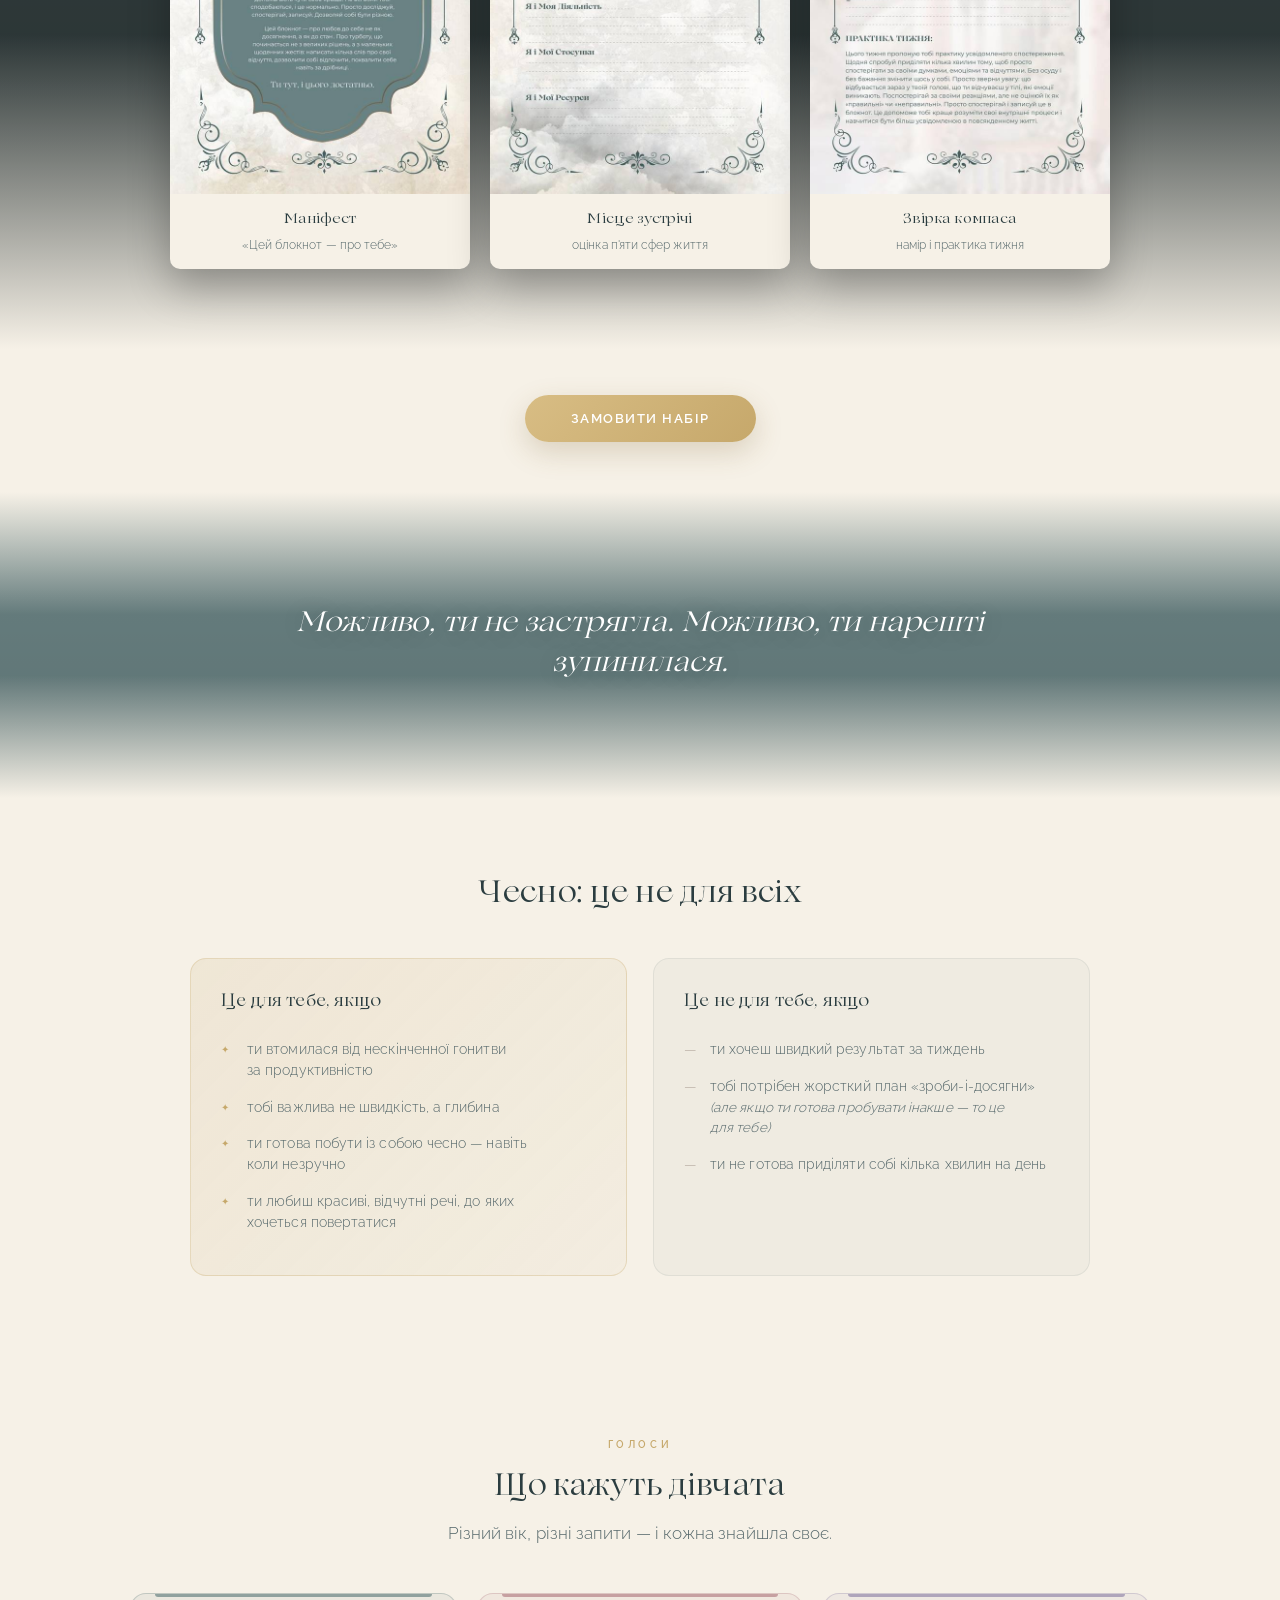
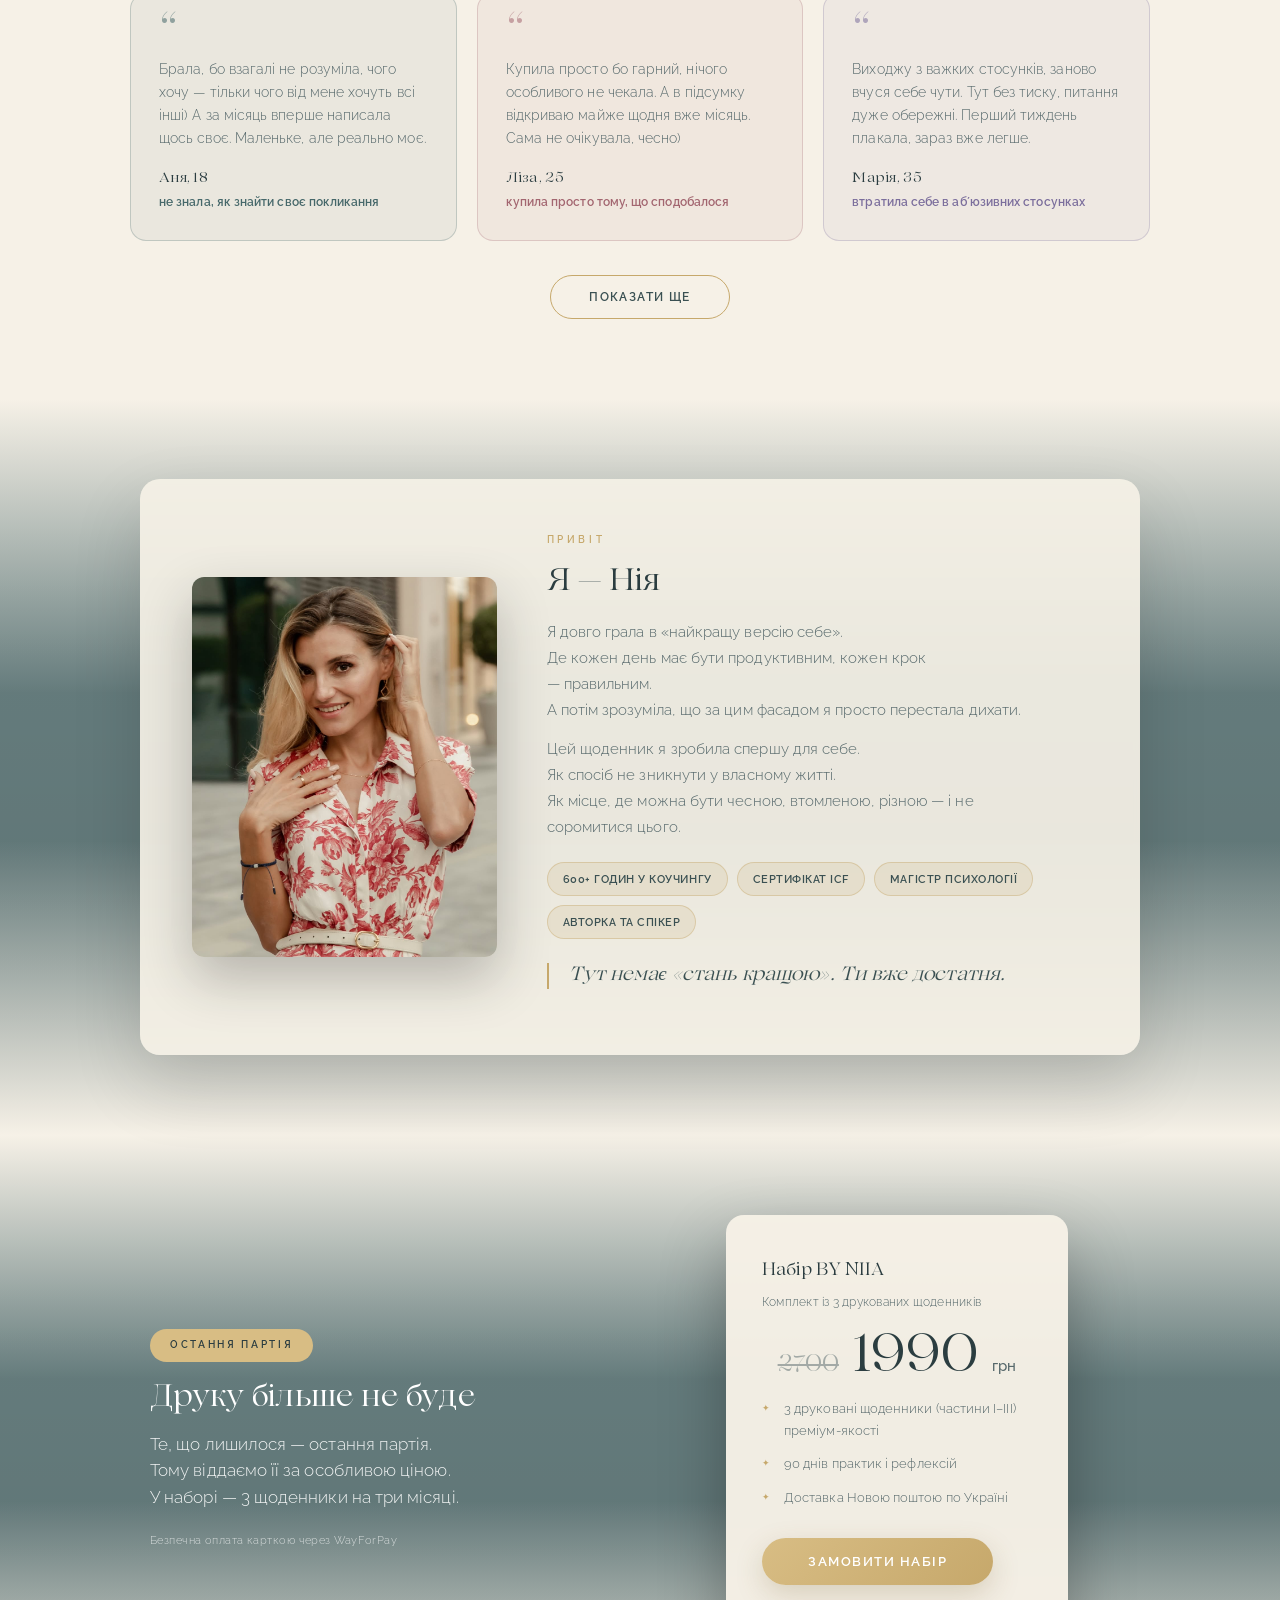
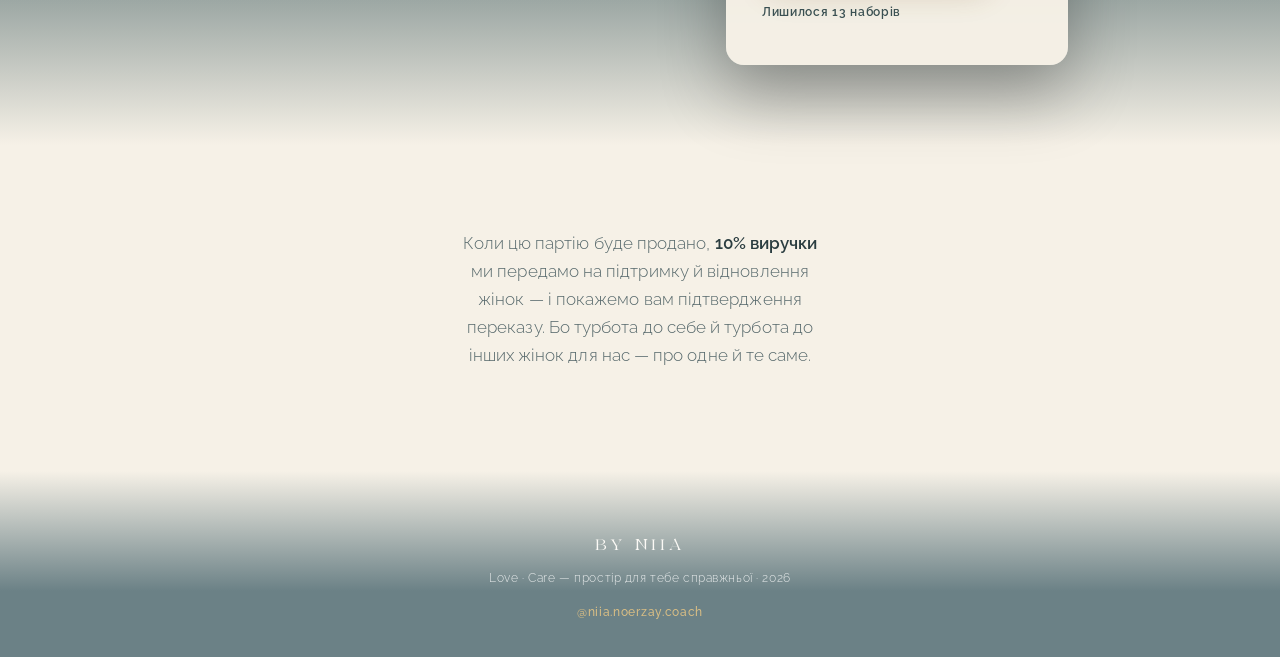
==== commit 9a215533: "Round-22: switch payment to WayForPay widget (modal, fresh session per click) — fixes 'session expir" ====
--- a/index.html
+++ b/index.html
@@ -25,6 +25,12 @@
   <main id="app"></main>
   <footer id="site-footer"></footer>
 
+  <!-- Віджет оплати WayForPay: відкриває оплату модальним вікном на сторінці
+       й створює нову сесію на кожен клік (на відміну від статичного інвойс-лінка,
+       що протерміновувався). Кнопка налаштована в кабінеті WayForPay; тут лише
+       публічне посилання на неї — секретного ключа немає. -->
+  <script src="https://secure.wayforpay.com/server/pay-widget.js?ref=button"></script>
+
   <!-- content.js має завантажитись ПЕРШИМ (визначає глобальну CONTENT),
        app.js — другим (читає CONTENT і будує сторінку). -->
   <script src="content.js"></script>
--- a/styles.css
+++ b/styles.css
@@ -53,7 +53,9 @@
 .bg-mist{position:fixed;inset:0;z-index:-2;
   background:linear-gradient(180deg,#f6f1e7 0%,#f3ecdd 50%,#f6f1e7 100%);}
 .bg-mist::after{content:"";position:absolute;inset:0;
-  background-size:cover;background-position:center;opacity:.05;mix-blend-mode:multiply;
+  background-size:cover;background-position:center;opacity:.05;
+  /* mix-blend-mode прибрано: на фіксованому повноекранному шарі він змушував браузер
+     перемальовувати весь екран щокадру при скролі (помітні лаги на десктопі). */
   /* background-image (хмара) проставляє app.js */ }
 
 /* приховуємо порожні монтувальні вузли, якщо вони не використані */
@@ -71,7 +73,9 @@
 .wrap{max-width:var(--maxw);margin:0 auto;padding:0 30px;position:relative}
 .eyebrow{font-family:var(--sans);font-size:var(--t-eyebrow);letter-spacing:.36em;text-transform:uppercase;font-weight:600;color:var(--gold);margin-bottom:18px}
 .eyebrow.center{text-align:center}
-h1,h2,h3{font-family:var(--serif);font-weight:400;letter-spacing:.01em;line-height:1.18}
+h1,h2,h3{font-family:var(--serif);font-weight:400;letter-spacing:.01em;line-height:1.18;text-wrap:balance}
+/* жодне слово не лишається саме на окремому рядку (де підтримується) */
+.hero .sub,.whatis .lead,.contents .head p,.month li,.blk span,.fitcol li,.review p,.q-q,.final p,.price .desc,.niia p{text-wrap:pretty}
 .btn{display:inline-block;font-family:var(--sans);font-size:12px;letter-spacing:.12em;padding:14px 38px;border-radius:40px;background:linear-gradient(135deg,var(--gold-bright),var(--gold));color:#fff;text-decoration:none;font-weight:600;cursor:pointer;border:none;box-shadow:0 10px 28px rgba(122,95,45,.22);transition:transform .35s,box-shadow .35s;text-transform:uppercase}
 .btn:hover{transform:translateY(-2px);box-shadow:0 16px 38px rgba(122,95,45,.28)}
 .btn.lg{padding:16px 46px;font-size:12.5px}
@@ -83,7 +87,7 @@
 .cloudbg::before{content:"";position:absolute;inset:0;z-index:0;background:linear-gradient(180deg,rgba(0,0,0,.08),rgba(0,0,0,.18))}
 /* верх і низ розчиняються у фоновий папір — жодних різких меж */
 .cloudbg::after{content:"";position:absolute;inset:0;z-index:0;pointer-events:none;
-  background:linear-gradient(180deg,var(--paper) 0%,rgba(246,241,231,0) 22%,rgba(246,241,231,0) 78%,var(--paper) 100%)}
+  background:linear-gradient(180deg,var(--paper) 0%,rgba(246,241,231,0) 40%,rgba(246,241,231,0) 60%,var(--paper) 100%)}
 .cloudbg>*{position:relative;z-index:1}
 
 /* --- АНІМАЦІЇ проявлення --- */
@@ -108,13 +112,14 @@
     transparent 86%);}
 .hero-clouds{position:absolute;inset:0;z-index:3;background-size:cover;background-position:left center;opacity:.3;mix-blend-mode:soft-light;pointer-events:none}
 /* низ героя розчиняється у світлий фон наступної секції */
-.hero::after{content:"";position:absolute;left:0;right:0;bottom:0;height:170px;z-index:4;pointer-events:none;background:linear-gradient(180deg,transparent,var(--paper))}
+.hero::after{content:"";position:absolute;left:0;right:0;bottom:0;height:230px;z-index:4;pointer-events:none;background:linear-gradient(180deg,transparent,var(--paper))}
 .hero .wrap{z-index:10;position:relative;padding-top:94px;padding-bottom:64px;width:100%}
 .hero-content{max-width:540px}
 .hero .eyebrow{color:#fff;opacity:.9}
 .hero h1{font-size:var(--t-hero);color:#fff;line-height:1.1;font-weight:400;text-shadow:0 2px 34px rgba(0,0,0,.3)}
 .hero h1 em{font-style:italic;color:#fff;opacity:.96}
-.hero .sub{font-family:var(--sans);font-weight:300;font-size:clamp(13.5px,1.4vw,16px);color:#fff;opacity:.88;margin:18px 0 0;max-width:40ch;line-height:1.6}
+/* підзаголовок героя — у фірмовому серифі (як лого By Niia / Love Care), читабельніший */
+.hero .sub{font-family:var(--serif);font-weight:400;font-size:clamp(16px,1.7vw,20px);color:#fff;opacity:.95;margin:20px 0 0;max-width:36ch;line-height:1.5;letter-spacing:.005em}
 .hero .buybox{margin-top:34px;padding-top:28px;border-top:1px solid rgba(255,255,255,.22);max-width:470px}
 .hero .specs{display:flex;gap:34px;margin-bottom:22px}
 .hero .specs .n{font-family:var(--serif);font-size:23px;color:#fff;line-height:1}
@@ -123,6 +128,8 @@
 .hero .priceline .old{font-family:var(--serif);font-size:18px;opacity:.5;text-decoration:line-through}
 .hero .priceline .new{font-family:var(--serif);font-size:36px}
 .hero .priceline .cur{font-family:var(--sans);font-size:12px;opacity:.82;font-weight:400;letter-spacing:.02em}
+/* один короткий рядок замість плиток зі специфікаціями */
+.hero-meta{font-family:var(--sans);font-size:11px;letter-spacing:.18em;text-transform:uppercase;color:#fff;opacity:.82;font-weight:500;margin-bottom:22px}
 /* вхідна анімація героя */
 .hero .eyebrow,.hero h1,.hero .sub,.hero .buybox{animation:fadeUp .95s both}
 .hero .eyebrow{animation-delay:.1s}
@@ -133,14 +140,39 @@
 /* ===== СВІТЛІ СЕКЦІЇ — прозорі, течуть по спільному фону ===== */
 .whatis,.contents,.quizsection,.reviews,.fit,.final{background:transparent}
 
-/* ЩО ЦЕ */
-.whatis{padding:84px 0 72px;text-align:center}
+/* ЩО ЦЕ — текст ліворуч, фото щоденника у 3 кольорах праворуч */
+.whatis{padding:84px 0 72px}
+.whatis-split{display:grid;grid-template-columns:1.05fr .95fr;gap:54px;align-items:center;max-width:1040px;margin:0 auto}
+.whatis-text{text-align:left}
 .whatis h2{font-size:var(--t-h2);color:var(--ink);margin-bottom:20px}
-.whatis .lead{font-family:var(--sans);font-weight:300;font-size:clamp(14px,1.35vw,16.5px);color:var(--ink-soft);max-width:52ch;margin:0 auto 54px;line-height:1.75}
+.whatis .lead{font-family:var(--sans);font-weight:300;font-size:clamp(14px,1.35vw,16.5px);color:var(--ink-soft);max-width:48ch;margin:0 0 26px;line-height:1.75}
+/* закриті щоденники як реалістичні 3D-книжки: одна спереду, дві віялом позаду */
+.whatis-visual{position:relative;min-height:440px;display:flex;align-items:center;justify-content:center;perspective:1800px}
+.wc-book{position:absolute;width:46%;aspect-ratio:.72;border-radius:3px 9px 9px 3px;
+  /* лицьова обкладинка вже обрізана у файлі (cover-*-front.jpg) під 0.77 —
+     рівно як контейнер. cover/center заповнює без спотворень і відсоткових зсувів. */
+  background-size:cover;background-position:center;background-repeat:no-repeat;
+  transform-style:preserve-3d;transition:transform .6s cubic-bezier(.2,.6,.2,1);
+  box-shadow:-12px 30px 52px rgba(0,0,0,.32),-4px 10px 18px rgba(0,0,0,.22)}
+/* корінець (товщина книжки) ліворуч */
+.wc-book::before{content:"";position:absolute;left:0;top:0;bottom:0;width:13px;border-radius:3px 0 0 3px;
+  background:linear-gradient(90deg,rgba(0,0,0,.44),rgba(255,255,255,.18) 52%,rgba(0,0,0,.24));z-index:2}
+/* зріз сторінок праворуч (товщина блоку) */
+.wc-book .wc-pages{position:absolute;right:-7px;top:2.5%;bottom:2.5%;width:8px;border-radius:0 3px 3px 0;
+  background:repeating-linear-gradient(90deg,#f3ecdd 0,#f3ecdd 1px,#dccfb4 1px,#dccfb4 2px);
+  box-shadow:3px 0 7px rgba(0,0,0,.18)}
+.wc-book.wc-0{transform:translateX(-22%) rotateY(7deg);z-index:3}
+.wc-book.wc-1{transform:translate(22%,-9%) rotateY(-13deg) scale(.82);z-index:2}
+.wc-book.wc-2{transform:translate(46%,-15%) rotateY(-19deg) scale(.7);z-index:1}
+.whatis-visual:hover .wc-0{transform:translateX(-25%) rotateY(7deg)}
+.whatis-visual:hover .wc-1{transform:translate(28%,-11%) rotateY(-13deg) scale(.82)}
+.whatis-visual:hover .wc-2{transform:translate(54%,-17%) rotateY(-19deg) scale(.7)}
 .facts{display:grid;grid-template-columns:repeat(4,1fr);gap:18px;max-width:860px;margin:0 auto}
 .fact{padding:28px 16px;border-radius:14px;background:linear-gradient(135deg,rgba(198,168,107,.10),rgba(198,168,107,.03));border:1px solid rgba(198,168,107,.22)}
 .fact .big{font-family:var(--serif);font-size:32px;color:var(--accent);line-height:1}
 .fact .cap{font-family:var(--sans);font-size:11px;color:var(--ink-soft);margin-top:10px;line-height:1.5;letter-spacing:.01em}
+/* одна фраза замість плиток із цифрами */
+.whatis .statement{font-family:var(--serif);font-style:italic;font-size:clamp(18px,2.1vw,25px);color:var(--accent);max-width:26ch;margin:6px 0 0;line-height:1.4;text-wrap:balance}
 
 /* НІЯ */
 .niia{padding:80px 0}
@@ -150,16 +182,23 @@
 .niia h2{font-size:var(--t-h2);color:var(--ink);margin-bottom:18px}
 .niia p{font-family:var(--sans);font-weight:300;font-size:var(--t-body);color:var(--ink-soft);margin-bottom:14px;max-width:54ch;line-height:1.78}
 .niia .pull{font-family:var(--serif);font-style:italic;font-size:clamp(16px,1.7vw,19px);color:var(--accent);border-left:2px solid var(--gold);padding-left:20px;margin-top:24px;line-height:1.4;max-width:34ch}
+/* плашки експертності */
+.niia .creds{display:flex;flex-wrap:wrap;gap:9px;margin-top:22px}
+.niia .cred{font-family:var(--sans);font-size:10.5px;font-weight:600;letter-spacing:.05em;text-transform:uppercase;color:var(--accent);background:rgba(198,168,107,.16);border:1px solid rgba(198,168,107,.4);border-radius:30px;padding:7px 15px}
 
 /* ===== ОПИТУВАЛЬНИК — у форматі щоденника ===== */
-.quizsection{padding:76px 0 88px}
+/* інтерактив — на окремому, спокійному фоні (як хіро, але м'якше), з розчиненими краями */
+.quizsection{padding:90px 0 96px;position:relative;background:linear-gradient(180deg,#889b9f,#728990)}
+.quizsection::after{content:"";position:absolute;inset:0;z-index:0;pointer-events:none;
+  background:linear-gradient(180deg,var(--paper) 0%,rgba(246,241,231,0) 38%,rgba(246,241,231,0) 62%,var(--paper) 100%)}
+.quizsection>*{position:relative;z-index:1}
 .quizbook{max-width:600px;margin:0 auto;perspective:2400px}
 
 /* закрита обкладинка (з реальною обкладинкою щоденника) */
 .diary-cover{display:block;width:100%;border:none;background:transparent;padding:0;cursor:pointer;transition:transform .4s}
 .diary-cover:hover{transform:translateY(-5px)}
 /* однотонна обкладинка (без картинки) — спокійний колір теми */
-.dc-card{position:relative;border-radius:7px;overflow:hidden;min-height:300px;display:flex;flex-direction:column;justify-content:center;align-items:center;text-align:center;padding:46px 42px;background:linear-gradient(155deg,var(--accent),var(--bg-deep));box-shadow:0 30px 64px rgba(0,0,0,.26)}
+.dc-card{position:relative;border-radius:7px;overflow:hidden;min-height:300px;display:flex;flex-direction:column;justify-content:center;align-items:center;text-align:center;padding:46px 42px;background:linear-gradient(155deg,var(--accent),var(--bg-deep));box-shadow:0 34px 70px rgba(0,0,0,.34),0 0 0 1px rgba(255,255,255,.12)}
 .dc-card::before{content:"";position:absolute;inset:0;background:linear-gradient(180deg,rgba(43,61,64,.10),rgba(43,61,64,.26))}
 .dc-card::after{content:"";position:absolute;left:0;top:0;bottom:0;width:7px;background:linear-gradient(90deg,rgba(0,0,0,.32),transparent)}
 .dc-card>*{position:relative;z-index:1}
@@ -215,14 +254,16 @@
 .contents .head h2{font-size:var(--t-h2);color:var(--ink);margin-bottom:14px}
 .contents .head p{font-family:var(--sans);font-weight:300;font-size:clamp(14px,1.35vw,16.5px);color:var(--ink-soft);line-height:1.7}
 .months{display:grid;grid-template-columns:repeat(3,1fr);gap:20px;margin-bottom:56px}
-.month{background:rgba(246,241,231,.7);border-radius:14px;padding:30px 26px;border:1px solid rgba(198,168,107,.26);box-shadow:0 14px 36px rgba(0,0,0,.05);position:relative;overflow:hidden}
-.month::before{content:"";position:absolute;top:0;left:0;right:0;height:3px;background:linear-gradient(90deg,var(--gold-bright),var(--gold))}
-.month .num{font-family:var(--serif);font-style:italic;font-size:40px;color:var(--gold);line-height:1;margin-bottom:4px}
-.month .ph{font-family:var(--sans);font-size:9.5px;letter-spacing:.2em;text-transform:uppercase;color:var(--accent);font-weight:600;margin-bottom:12px}
+/* кожна частина — у власному кольорі щоденника (--part / --part-bg) */
+.month{--part:var(--gold);--part-bg:rgba(246,241,231,.7);
+  background:var(--part-bg);border-radius:14px;padding:30px 26px;border:1px solid color-mix(in srgb,var(--part) 38%,transparent);box-shadow:0 14px 36px rgba(0,0,0,.05);position:relative;overflow:hidden}
+.month::before{content:"";position:absolute;top:0;left:0;right:0;height:3px;background:var(--part)}
+.month .num{font-family:var(--serif);font-style:italic;font-size:40px;color:var(--part);line-height:1;margin-bottom:4px}
+.month .ph{font-family:var(--sans);font-size:9.5px;letter-spacing:.2em;text-transform:uppercase;color:var(--part);font-weight:600;margin-bottom:12px}
 .month h3{font-family:var(--serif);font-size:var(--t-h3);color:var(--ink);margin-bottom:14px}
 .month ul{list-style:none}
-.month li{font-family:var(--sans);font-weight:300;font-size:13px;color:var(--ink-soft);padding:6px 0 6px 22px;position:relative;line-height:1.5}
-.month li::before{content:"✦";position:absolute;left:0;color:var(--gold);font-size:9px;top:9px}
+.month li{font-family:var(--sans);font-weight:400;font-size:13px;color:var(--ink);padding:6px 0 6px 22px;position:relative;line-height:1.5}
+.month li::before{content:"✦";position:absolute;left:0;color:var(--part);font-size:9px;top:9px}
 .insideblocks{max-width:740px;margin:0 auto}
 .insideblocks h3{text-align:center;font-family:var(--serif);font-size:var(--t-h3);color:var(--ink);margin-bottom:26px}
 .blockrow{display:grid;grid-template-columns:repeat(2,1fr);gap:13px}
@@ -232,13 +273,17 @@
 
 /* ===== ГАЛЕРЕЯ ===== */
 .gallery{padding:80px 0}
+/* темніший фон — щоб білий текст читався (особливо на мобільному).
+   Вгорі секції фон перетікає у світлий папір і «з'їдає» білий заголовок —
+   тому затемнюємо сильніше саме зверху. */
+.gallery.cloudbg::before{background:linear-gradient(180deg,rgba(0,0,0,.7),rgba(0,0,0,.58) 38%,rgba(0,0,0,.66))}
 .gallery .head{text-align:center;margin-bottom:46px}
-.gallery h2{color:#fff;font-size:var(--t-h2);margin-bottom:12px}
-.gallery .head p{color:#fff;opacity:.9;font-family:var(--sans);font-weight:300;font-size:clamp(14px,1.35vw,16.5px)}
+.gallery h2{color:#fff;font-size:var(--t-h2);margin-bottom:12px;font-weight:600}
+.gallery .head p{color:#fff;opacity:.95;font-family:var(--sans);font-weight:400;font-size:clamp(14px,1.35vw,16.5px)}
 .pages{display:grid;grid-template-columns:repeat(3,1fr);gap:20px;max-width:940px;margin:0 auto}
 .pg{background:var(--paper);border-radius:10px;overflow:hidden;box-shadow:0 18px 42px rgba(0,0,0,.28);transition:transform .4s}
 .pg:hover{transform:translateY(-6px)}
-.pg img{width:100%;display:block}
+.pg img{width:100%;height:auto;display:block}
 .pg .cap{padding:14px 18px;font-family:var(--sans);font-size:12px;color:var(--ink-soft);text-align:center;font-weight:300}
 .pg .cap b{display:block;font-family:var(--serif);color:var(--ink);font-size:14px;margin-bottom:3px;font-weight:400}
 
@@ -248,9 +293,20 @@
 .reviews .head h2{font-size:var(--t-h2);color:var(--ink);margin-bottom:12px}
 .reviews .head p{font-family:var(--sans);font-weight:300;font-size:clamp(14px,1.35vw,16.5px);color:var(--ink-soft)}
 .review-grid{display:grid;grid-template-columns:repeat(3,1fr);gap:20px;max-width:1020px;margin:0 auto}
-.review{position:relative;background:rgba(246,241,231,.74);backdrop-filter:blur(2px);border:1px solid rgba(198,168,107,.22);border-radius:16px;padding:28px 28px 30px}
-.review .mark{font-family:var(--serif);font-size:46px;color:var(--gold);opacity:.5;line-height:.6;display:block;margin-bottom:8px}
+/* картки відгуків — у м'яких кольорах щоденників (--rc), ненав'язливо */
+.review{position:relative;--rc:#c6a86b;background:color-mix(in srgb,var(--rc) 7%,rgba(246,241,231,.82));backdrop-filter:blur(2px);border:1px solid color-mix(in srgb,var(--rc) 26%,transparent);border-radius:16px;padding:28px 28px 30px}
+.review::before{content:"";position:absolute;top:0;left:24px;right:24px;height:3px;border-radius:0 0 3px 3px;background:color-mix(in srgb,var(--rc) 55%,transparent)}
+.review .mark{font-family:var(--serif);font-size:46px;color:var(--rc);opacity:.55;line-height:.6;display:block;margin-bottom:8px}
 .review p{font-family:var(--sans);font-weight:300;font-size:13.5px;color:var(--ink-soft);line-height:1.72;margin:0}
+/* десктоп: спершу 3 відгуки, решта розкриваються кнопкою «Показати ще» */
+.review.extra{display:none}
+.review-grid.show-all .review.extra{display:block;animation:fadeUp .6s both}
+.reviews-more{display:block;margin:34px auto 0}
+.reviews-more.hidden{display:none}
+/* підпис: ім'я + вік + проблематика — показує, що щоденник під різні запити й вік */
+.review .who{margin-top:16px}
+.review .who b{display:block;font-family:var(--serif);font-size:14px;color:var(--ink);font-weight:400;letter-spacing:.02em}
+.review .who span{display:block;font-family:var(--sans);font-size:11.5px;color:var(--rc);font-weight:600;margin-top:3px;line-height:1.4}
 
 /* ===== ПЕРЕВЕРТАННЯ (цитати чергуються) ===== */
 .reframe{padding:80px 0;text-align:center;min-height:34vh;display:flex;align-items:center}
@@ -270,6 +326,19 @@
 .fitcol li{font-family:var(--sans);font-weight:300;font-size:13.5px;color:var(--ink-soft);padding:8px 0 8px 26px;position:relative;line-height:1.55}
 .fitcol.yes li::before{content:"✦";position:absolute;left:0;color:var(--gold);font-size:10px;top:11px}
 .fitcol.no li::before{content:"—";position:absolute;left:0;color:#b3a99e;top:8px}
+
+/* ===== ДЕКОР: аркуші, що ніби залітають з-за краю екрана (заповнюють пустоту) ===== */
+.contents,.fit{position:relative;overflow:hidden}
+.contents .wrap,.fit .wrap{z-index:1}
+.deco-leaf{position:absolute;z-index:0;width:clamp(180px,27vw,320px);border-radius:9px;
+  box-shadow:0 34px 64px rgba(0,0,0,.16);opacity:.5;pointer-events:none;filter:saturate(.92)}
+.deco-leaf.r{right:-64px;top:5%;animation:driftR 11s ease-in-out infinite}
+.deco-leaf.l{left:-64px;bottom:5%;animation:driftL 12s ease-in-out infinite}
+/* діагональний аркуш у лівому нижньому куті: дивиться зверху-зліва вниз-вправо */
+.deco-leaf.bl{left:-46px;bottom:-30px;opacity:.42;width:clamp(170px,24vw,300px);animation:driftBL 13s ease-in-out infinite}
+@keyframes driftR{0%,100%{transform:rotate(7deg) translateY(0)}50%{transform:rotate(7deg) translateY(-18px)}}
+@keyframes driftL{0%,100%{transform:rotate(-8deg) translateY(0)}50%{transform:rotate(-8deg) translateY(16px)}}
+@keyframes driftBL{0%,100%{transform:rotate(22deg) translateY(0)}50%{transform:rotate(22deg) translateY(-14px)}}
 
 /* ===== ЦІНА ===== */
 .price{padding:80px 0;text-align:center}
@@ -296,6 +365,11 @@
 .price-intro .desc{max-width:34ch;margin:0 0 22px}
 .price-intro .payhint{margin:18px 0 0}
 .price-split .pcard{margin:0 auto}
+/* коротка інфо про фонд просто в блоці ціни (крім великого блоку у фіналі) */
+.price-intro .charity-mini{font-family:var(--sans);font-weight:300;font-size:12.5px;color:#fff;opacity:.92;line-height:1.6;max-width:34ch;margin:20px 0 0;padding-left:16px;border-left:2px solid var(--gold)}
+
+/* ===== СМУГА З КНОПКОЮ (між блоками — щоб кнопок «Замовити» було достатньо) ===== */
+.ctaband{padding:46px 0 50px;text-align:center;background:transparent}
 
 /* ===== ФІНАЛ ===== */
 .final{padding:84px 0 70px;text-align:center}
@@ -305,12 +379,12 @@
 .final .medallion::after{bottom:0;right:0;border-left:none;border-top:none}
 .final h2{font-size:var(--t-h2);color:var(--ink);margin-bottom:20px;line-height:1.22}
 .final p{font-family:var(--sans);font-weight:300;font-size:clamp(14px,1.35vw,16.5px);color:var(--ink-soft);max-width:38ch;margin:0 auto 32px;line-height:1.7}
-.charity{max-width:58ch;margin:60px auto 0;padding-top:36px;border-top:1px solid rgba(198,168,107,.4);font-family:var(--sans);font-weight:300;font-size:12.5px;color:var(--ink-soft);line-height:1.75}
+.charity{max-width:58ch;margin:0 auto;font-family:var(--sans);font-weight:300;font-size:13px;color:var(--ink-soft);line-height:1.78}
 .charity b{color:var(--ink);font-weight:600}
 
 /* ===== FOOTER ===== */
 footer{position:relative;background:var(--bg-deep);color:#fff;text-align:center;padding:62px 30px 34px;font-family:var(--sans);font-size:11.5px;letter-spacing:.05em;font-weight:300}
-footer::before{content:"";position:absolute;left:0;right:0;top:0;height:70px;background:linear-gradient(180deg,var(--paper),transparent);pointer-events:none}
+footer::before{content:"";position:absolute;left:0;right:0;top:0;height:120px;background:linear-gradient(180deg,var(--paper),transparent);pointer-events:none}
 footer .fl{font-family:var(--serif);letter-spacing:.24em;font-size:16px;margin-bottom:8px}
 footer .f-sub{opacity:.82;margin-bottom:14px}
 footer .f-ig{display:inline-block;color:var(--gold-bright);text-decoration:none;font-weight:500;letter-spacing:.06em;border-bottom:1px solid transparent;transition:border-color .3s}
@@ -318,33 +392,139 @@
 
 /* ===== АДАПТИВ ===== */
 @media(max-width:820px){
-  .hero-video{width:100%;opacity:.38;
+  .hero-video{width:100%;opacity:.62;
     -webkit-mask-image:none;mask-image:none}
+  /* світліший градієнт — щоб відео було видно на мобільному */
   .hero-fade{background:linear-gradient(180deg,
-    color-mix(in srgb,var(--bg-deep) 45%,transparent),
-    color-mix(in srgb,var(--bg-deep) 88%,transparent) 68%,
+    color-mix(in srgb,var(--bg-deep) 22%,transparent),
+    color-mix(in srgb,var(--bg-deep) 58%,transparent) 70%,
     var(--bg-deep));}
   .hero-content{max-width:none}
   .hero .specs,.hero .priceline{justify-content:flex-start}
+  /* стабільна висота героя: 100svh не реагує на появу/зникнення адресного рядка,
+     тож сторінка не «смикається» при скролі (на відміну від 100vh) */
+  .hero{min-height:100svh}
+
+  /* комфортніші відступи секцій на мобільному */
+  .whatis,.contents,.gallery,.reviews,.fit,.price,.niia,.reframe{padding-top:58px;padding-bottom:58px}
+  .quizsection{padding:64px 0 68px}
+  .final{padding:54px 0 60px}
 
   .niia .inner{padding:30px 22px}
   .niia .grid{grid-template-columns:1fr;gap:26px}
-  .months,.pages,.review-grid{grid-template-columns:1fr}
+  /* ПРОДУКТИВНІСТЬ: розмиття (backdrop-filter) під час скролу на мобільному
+     дає сильні лаги. Прибираємо його, замінюючи на щільніший непрозорий фон —
+     візуально майже те саме, але рендериться миттєво. */
+  .review,.niia .inner,header.scrolled{backdrop-filter:none;-webkit-backdrop-filter:none}
+  .review{background:color-mix(in srgb,var(--rc) 8%,#f1ead9)}
+  .niia .inner{background:#f4eee2}
+  header.scrolled{background:rgba(246,241,231,.97)}
+  /* великі м'які тіні дорого перемальовуються під час скролу — полегшуємо радіус */
+  .wc-book{box-shadow:-6px 12px 22px rgba(0,0,0,.28)}
+  .pg{box-shadow:0 8px 18px rgba(0,0,0,.22)}
+  .pcard{box-shadow:0 12px 26px rgba(0,0,0,.22)}
+  .niia .inner{box-shadow:0 12px 28px rgba(0,0,0,.12)}
+  .month{box-shadow:0 6px 16px rgba(0,0,0,.05)}
+  .dc-card{box-shadow:0 14px 30px rgba(0,0,0,.28),0 0 0 1px rgba(255,255,255,.1)}
+  .diary-book{box-shadow:0 14px 30px rgba(0,0,0,.16)}
+  /* повноекранне накладання (mix-blend-mode) дуже дороге при скролі — і його майже не видно */
+  .bg-mist::after{display:none}
+  /* горизонтальний скрол: картки частин, фото сторінок, відгуки.
+     scroll-behavior:auto — щоб авто-скрол (app.js) не конфліктував зі smooth. */
+  .months,.pages,.review-grid,.fit .cols{
+    display:flex;grid-template-columns:none;gap:14px;
+    /* ЗАМОРОЖУЄМО ВЕРТИКАЛЬНУ ВІСЬ: overflow-y:hidden прибирає вертикальний «люфт»
+       (стрічка з overflow-x:auto інакше стає й вертикально-прокручуваною й картки
+       бобають). Лишається лише горизонтальний скрол. Без touch-action — вертикальний
+       жест автоматично йде на скрол сторінки (стрічка по Y не прокручується). */
+    overflow-x:auto;overflow-y:hidden;scroll-behavior:auto;
+    overscroll-behavior-x:contain;
+    margin-left:-22px;margin-right:-22px;padding:12px 22px 16px;
+    scrollbar-width:none}
+  .months::-webkit-scrollbar,.pages::-webkit-scrollbar,.review-grid::-webkit-scrollbar,.fit .cols::-webkit-scrollbar{display:none}
+  /* 80% + видно краєчок наступної картки — підказка, що можна гортати */
+  .month,.pg,.review,.fitcol{flex:0 0 80%}
+  /* у горизонтальних стрічках прибираємо вертикальний зсув анімації появи —
+     щоб картки не рухались по вертикалі (лише плавне проявлення прозорістю) */
+  .months .reveal,.pages .reveal,.review-grid .reveal,.fit .cols .reveal{transform:none}
+  /* на мобільному всі відгуки доступні в скролі — кнопку «показати ще» ховаємо */
+  .review.extra{display:block}
+  .reviews-more{display:none}
   .facts{grid-template-columns:1fr 1fr}
-  .blockrow{grid-template-columns:1fr}
-  .fit .cols{grid-template-columns:1fr;gap:14px}
-  .price-split{grid-template-columns:1fr;gap:28px;text-align:center}
+  /* «ЩО ЦЕ»: книжки + текст разом в один екран — компактно, без зайвих відступів */
+  .whatis{text-align:center;padding-top:38px;padding-bottom:38px}
+  .whatis-split{grid-template-columns:1fr;gap:18px}
+  .whatis-text{text-align:center}
+  .whatis h2{margin-bottom:10px}
+  .whatis .lead{margin:0 auto 12px;font-size:13px;line-height:1.55}
+  .whatis .statement{margin-left:auto;margin-right:auto;font-size:17px}
+  /* 3D-книжки компактніше — менші й з max-width, щоб НЕ налазили на заголовок
+     і гарантовано вміщались у свій бокс на будь-якому екрані телефона */
+  .whatis-visual{min-height:226px;order:-1}
+  .wc-book{width:48%;max-width:158px}
+  .wc-book.wc-0{transform:translateX(-18%) rotateY(7deg)}
+  .wc-book.wc-1{transform:translate(16%,-7%) rotateY(-12deg) scale(.8)}
+  .wc-book.wc-2{transform:translate(36%,-12%) rotateY(-18deg) scale(.68)}
+  /* декоративні аркуші на мобільному ховаємо (немає пустоти для заповнення) */
+  .deco-leaf{display:none}
+  /* «ЦЕ НЕ ДЛЯ ВСІХ»: дві колонки тепер горизонтальним скролом */
+  .fit{padding-top:42px;padding-bottom:42px}
+  .fit h2{margin-bottom:22px}
+  .fitcol{padding:26px 24px}
+  /* «ДРУКУ БІЛЬШЕ НЕ БУДЕ» (ціна): в один екран */
+  .price{padding-top:40px;padding-bottom:40px}
+  .price-split{grid-template-columns:1fr;gap:18px;text-align:center}
   .price-intro h2,.price-intro .desc{margin-left:auto;margin-right:auto}
+  .price-intro .desc{margin-bottom:0}
+  .price-intro .charity-mini,.price-intro .payhint{margin-left:auto;margin-right:auto}
+  .price-intro .charity-mini{margin-top:14px}
+  .pcard{padding:26px 22px}
+  .pcard .new{font-size:42px}
+  .pcard ul{margin-bottom:18px}
+  .pcard li{padding:4px 0 4px 22px}
+  .pcard .whatsub{margin-bottom:16px}
+  /* «Я НІЯ»: фото + текст в один екран */
+  .niia{padding-top:40px;padding-bottom:40px}
+  /* обличчя Нії у верхній частині фото → кадруємо від верху, трохи вище фото */
+  .niia .portrait{aspect-ratio:auto;height:230px;background-position:center top}
+  .niia h2{margin-bottom:10px}
+  .niia p{font-size:13px;line-height:1.55;margin-bottom:9px}
+  .niia .creds{gap:6px;margin-top:14px}
+  .niia .cred{font-size:9.5px;padding:5px 11px}
+  .niia .pull{font-size:15px;margin-top:14px;padding-left:14px}
   .diary-page,.diary-leaf{padding:30px 26px 30px 48px}
   .diary-book::before{left:30px}
   header{padding:14px 20px}
   .wrap{padding:0 22px}
+  /* зручніші тап-таргети: головні кнопки на всю ширину */
+  .hero .buybox .btn,.price .btn,.ctaband .btn{display:block;width:100%;text-align:center;padding:17px 24px}
+  .hero .buybox{max-width:none}
+  .q-actions .btn{flex:1 1 auto;text-align:center}
 }
 @media(max-width:480px){
-  .hero .specs{gap:22px}
+  .hero h1{font-size:clamp(27px,8.5vw,36px)}
+  .hero .sub{font-size:17px}
   .niia .inner{padding:24px 18px}
-  .dc-card{min-height:270px;padding:38px 28px}
+  .dc-card{min-height:250px;padding:34px 24px}
   .diary-page,.diary-leaf{padding:26px 20px 26px 40px}
+  .month,.pg,.review,.fitcol{flex:0 0 86%}
+  /* книжки не збільшуємо — max-width із правила вище тримає їх компактними */
+  .review{padding:24px 22px 26px}
+}
+
+/* ===== СТАБІЛІЗАЦІЯ НА СЕНСОРНИХ ЕКРАНАХ =====
+   На телефоні немає наведення, але браузер вмикає :hover на дотик — і картки/кнопки
+   «підстрибують» (transform) при торканні, особливо під час скролу. Вимикаємо весь
+   рух по hover саме там, де нема справжнього наведення. */
+@media(hover:none){
+  .btn:hover,.pg:hover,.diary-cover:hover,.q-opt:hover{transform:none}
+  .whatis-visual:hover .wc-0{transform:translateX(-18%) rotateY(7deg)}
+  .whatis-visual:hover .wc-1{transform:translate(16%,-7%) rotateY(-12deg) scale(.8)}
+  .whatis-visual:hover .wc-2{transform:translate(36%,-12%) rotateY(-18deg) scale(.68)}
+  /* книжки декоративні — хай дотик проходить крізь них до скролу сторінки */
+  .whatis-visual{pointer-events:none}
+  /* без сірого спалаху при тапі */
+  *{-webkit-tap-highlight-color:transparent}
 }
 
 /* шануємо вимкнені анімації */
